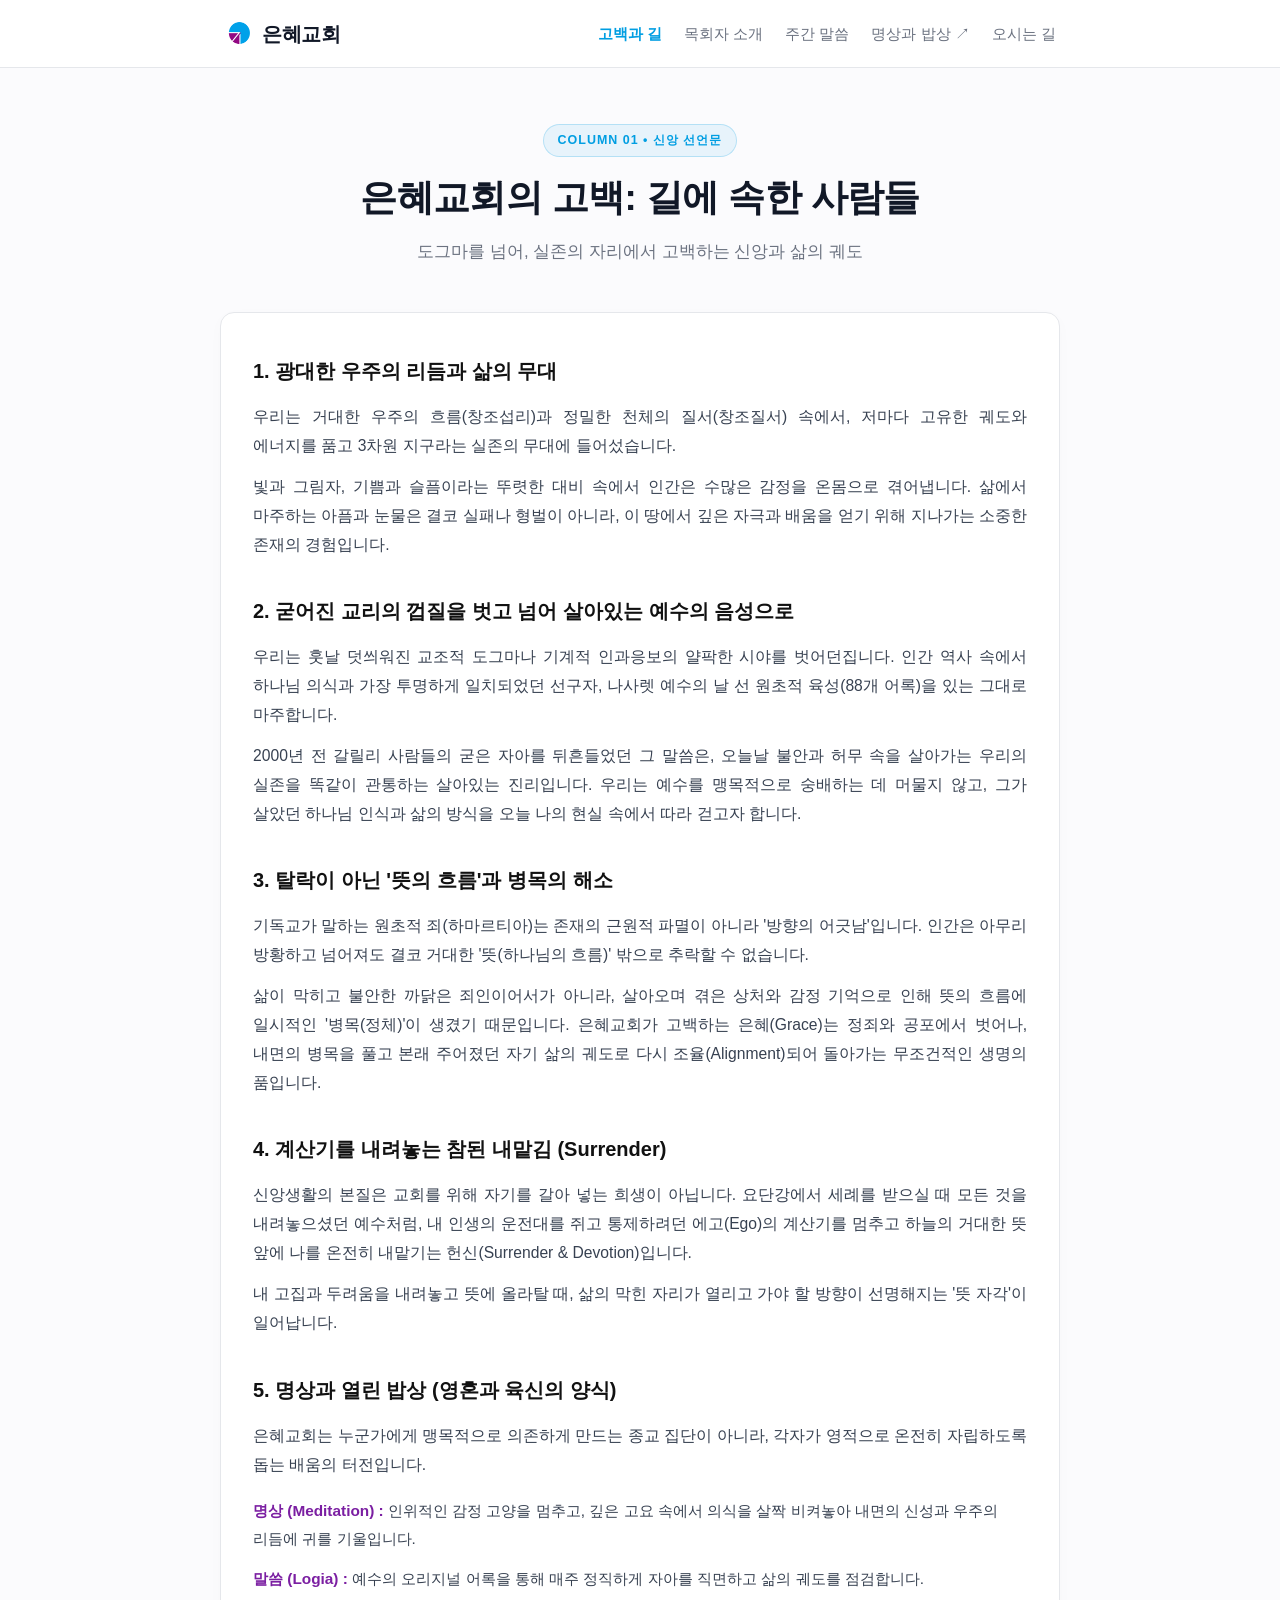
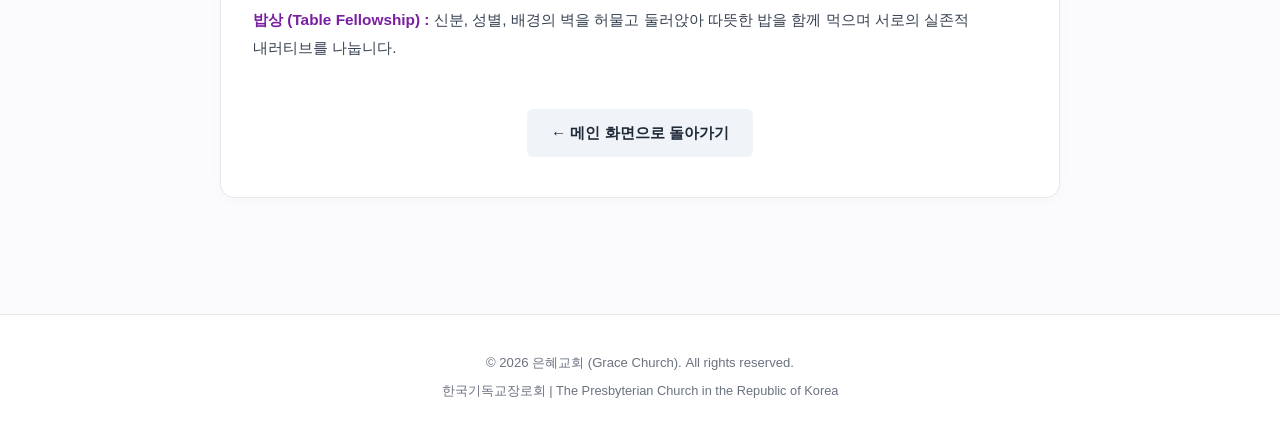
==== confession.html @ 2c3f8807 "Update confession.html" ====
﻿<!DOCTYPE html>
<html lang="ko">
<head>
  <meta charset="UTF-8">
  <meta name="viewport" content="width=device-width, initial-scale=1.0">
  <title>은혜교회의 고백: 길에 속한 사람들 | 은혜교회</title>
  <link rel="stylesheet" href="style.css">
</head>
<body>

  <!-- 상단 미니멀 고정 헤더 -->
  <header class="site-header">
    <div class="nav-container">
      
      <!-- 좌측 앵커 로고타입 -->
      <a href="index.html" class="brand-link">
        <img src="logo.png" alt="은혜교회 로고" class="brand-logo" onerror="this.style.display='none'">
        <span class="brand-title">은혜교회</span>
      </a>

      <!-- 모바일 햄버거 버튼 -->
      <button class="menu-toggle" id="menuToggle" aria-label="메뉴 열기">
        <span></span>
        <span></span>
        <span></span>
      </button>

      <!-- 아담한 플로팅 팝업 메뉴 -->
      <nav class="nav-menu" id="navMenu">
        <ul class="nav-links">
          <li><a href="confession.html" class="active">고백과 길</a></li>
          <li><a href="index.html#pastor">목회자 소개</a></li>
          <li><a href="sermons.html">주간 말씀</a></li>
          <li><a href="https://www.youtube.com/channel/UC9nGAkJKbWEKLsc8grpdjNg" target="_blank" rel="noopener noreferrer" class="yt-link">명상과 밥상 ↗</a></li>
          <li><a href="index.html#contact">오시는 길</a></li>
        </ul>
      </nav>

      <!-- 바깥 영역 터치 시 닫기 레이어 -->
      <div class="menu-overlay" id="menuOverlay"></div>

    </div>
  </header>

  <!-- [복원] 품격 있는 중앙 정렬 서브페이지 헤더 -->
  <div class="subpage-hero">
    <div class="subpage-badge">COLUMN 01 &bull; 신앙 선언문</div>
    <h1>은혜교회의 고백: 길에 속한 사람들</h1>
    <p>도그마를 넘어, 실존의 자리에서 고백하는 신앙과 삶의 궤도</p>
  </div>

  <main>
    <section>
      <div class="article-block">
        <h3>1. 광대한 우주의 리듬과 삶의 무대</h3>
        <p>우리는 거대한 우주의 흐름(창조섭리)과 정밀한 천체의 질서(창조질서) 속에서, 저마다 고유한 궤도와 에너지를 품고 3차원 지구라는 실존의 무대에 들어섰습니다.</p>
        <p>빛과 그림자, 기쁨과 슬픔이라는 뚜렷한 대비 속에서 인간은 수많은 감정을 온몸으로 겪어냅니다. 삶에서 마주하는 아픔과 눈물은 결코 실패나 형벌이 아니라, 이 땅에서 깊은 자극과 배움을 얻기 위해 지나가는 소중한 존재의 경험입니다.</p>
      </div>

      <div class="article-block">
        <h3>2. 굳어진 교리의 껍질을 벗고 넘어 살아있는 예수의 음성으로</h3>
        <p>우리는 훗날 덧씌워진 교조적 도그마나 기계적 인과응보의 얄팍한 시야를 벗어던집니다. 인간 역사 속에서 하나님 의식과 가장 투명하게 일치되었던 선구자, 나사렛 예수의 날 선 원초적 육성(88개 어록)을 있는 그대로 마주합니다.</p>
        <p>2000년 전 갈릴리 사람들의 굳은 자아를 뒤흔들었던 그 말씀은, 오늘날 불안과 허무 속을 살아가는 우리의 실존을 똑같이 관통하는 살아있는 진리입니다. 우리는 예수를 맹목적으로 숭배하는 데 머물지 않고, 그가 살았던 하나님 인식과 삶의 방식을 오늘 나의 현실 속에서 따라 걷고자 합니다.</p>
      </div>

      <div class="article-block">
        <h3>3. 탈락이 아닌 '뜻의 흐름'과 병목의 해소</h3>
        <p>기독교가 말하는 원초적 죄(하마르티아)는 존재의 근원적 파멸이 아니라 '방향의 어긋남'입니다. 인간은 아무리 방황하고 넘어져도 결코 거대한 '뜻(하나님의 흐름)' 밖으로 추락할 수 없습니다.</p>
        <p>삶이 막히고 불안한 까닭은 죄인이어서가 아니라, 살아오며 겪은 상처와 감정 기억으로 인해 뜻의 흐름에 일시적인 '병목(정체)'이 생겼기 때문입니다. 은혜교회가 고백하는 은혜(Grace)는 정죄와 공포에서 벗어나, 내면의 병목을 풀고 본래 주어졌던 자기 삶의 궤도로 다시 조율(Alignment)되어 돌아가는 무조건적인 생명의 품입니다.</p>
      </div>

      <div class="article-block">
        <h3>4. 계산기를 내려놓는 참된 내맡김 (Surrender)</h3>
        <p>신앙생활의 본질은 교회를 위해 자기를 갈아 넣는 희생이 아닙니다. 요단강에서 세례를 받으실 때 모든 것을 내려놓으셨던 예수처럼, 내 인생의 운전대를 쥐고 통제하려던 에고(Ego)의 계산기를 멈추고 하늘의 거대한 뜻 앞에 나를 온전히 내맡기는 헌신(Surrender & Devotion)입니다.</p>
        <p>내 고집과 두려움을 내려놓고 뜻에 올라탈 때, 삶의 막힌 자리가 열리고 가야 할 방향이 선명해지는 '뜻 자각'이 일어납니다.</p>
      </div>

      <div class="article-block">
        <h3>5. 명상과 열린 밥상 (영혼과 육신의 양식)</h3>
        <p>은혜교회는 누군가에게 맹목적으로 의존하게 만드는 종교 집단이 아니라, 각자가 영적으로 온전히 자립하도록 돕는 배움의 터전입니다.</p>
        <ul>
          <li><strong>명상 (Meditation) :</strong> 인위적인 감정 고양을 멈추고, 깊은 고요 속에서 의식을 살짝 비켜놓아 내면의 신성과 우주의 리듬에 귀를 기울입니다.</li>
          <li><strong>말씀 (Logia) :</strong> 예수의 오리지널 어록을 통해 매주 정직하게 자아를 직면하고 삶의 궤도를 점검합니다.</li>
          <li><strong>밥상 (Table Fellowship) :</strong> 신분, 성별, 배경의 벽을 허물고 둘러앉아 따뜻한 밥을 함께 먹으며 서로의 실존적 내러티브를 나눕니다.</li>
        </ul>
      </div>

      <div style="margin-top: 40px; text-align: center;">
        <a href="index.html" style="display: inline-block; padding: 10px 24px; background: #f0f4f8; border-radius: 6px; font-weight: 600; font-size: 0.95rem;">&larr; 메인 화면으로 돌아가기</a>
      </div>
    </section>
  </main>

  <!-- 하단 카피라이트 -->
  <footer>
    <p>&copy; 2026 은혜교회 (Grace Church). All rights reserved.</p>
    <p style="margin-top: 4px; font-size: 0.8rem;">한국기독교장로회 | The Presbyterian Church in the Republic of Korea</p>
  </footer>

  <!-- 미니 팝업 토글 스크립트 -->
  <script>
    document.addEventListener("DOMContentLoaded", function () {
      const menuToggle = document.getElementById("menuToggle");
      const navMenu = document.getElementById("navMenu");
      const menuOverlay = document.getElementById("menuOverlay");

      function toggleMenu(e) {
        e.stopPropagation();
        const isOpen = navMenu.classList.contains("open");
        if (isOpen) {
          navMenu.classList.remove("open");
          menuOverlay.classList.remove("active");
        } else {
          navMenu.classList.add("open");
          menuOverlay.classList.add("active");
        }
      }

      function closeMenu() {
        navMenu.classList.remove("open");
        menuOverlay.classList.remove("active");
      }

      if (menuToggle) menuToggle.addEventListener("click", toggleMenu);
      if (menuOverlay) menuOverlay.addEventListener("click", closeMenu);

      document.querySelectorAll(".nav-links a").forEach((link) => {
        link.addEventListener("click", closeMenu);
      });
    });
  </script>
</body>
</html>
---- style.css ----
﻿/* ========================================================
   [은혜교회 통합 공통 스타일시트 - style.css]
   여백 복원 / 다크 글래스 미니 팝업 / 모바일 풀블리드 통합본
   ======================================================== */
:root {
  --primary-blue: #009ee2;
  --primary-purple: #7b1fa2;
  --accent-glow: #38bdf8;
  --text-main: #1f2937;
  --text-muted: #6b7280;
  --bg-light: #fbfbfd;
  --bg-white: #ffffff;
  --border-color: #e5e7eb;
  --max-width: 880px;
  --header-height-pc: 68px;
  --header-height-m: 58px;
}

* {
  box-sizing: border-box;
  margin: 0;
  padding: 0;
}

html, body {
  width: 100%;
  overflow-x: hidden;
  scroll-behavior: smooth;
}

body {
  font-family: -apple-system, BlinkMacSystemFont, "Apple SD Gothic Neo", "Pretendard", "Noto Sans KR", "Malgun Gothic", sans-serif;
  line-height: 1.85;
  color: var(--text-main);
  background-color: var(--bg-light);
  word-break: keep-all;
}

a {
  color: inherit;
  text-decoration: none;
}

/* ========================================================
   [상단 고정 헤더: 미니멀 좌우 앵커]
   ======================================================== */
.site-header {
  position: sticky;
  top: 0;
  height: var(--header-height-pc);
  background: rgba(255, 255, 255, 0.96);
  backdrop-filter: blur(12px);
  -webkit-backdrop-filter: blur(12px);
  border-bottom: 1px solid var(--border-color);
  z-index: 1000;
  width: 100%;
}

.nav-container {
  max-width: var(--max-width);
  height: 100%;
  margin: 0 auto;
  padding: 0 24px;
  display: flex;
  justify-content: space-between;
  align-items: center;
  position: relative;
}

/* 좌측 브랜드 로고타입 */
.brand-link {
  display: inline-flex;
  align-items: center;
  gap: 8px;
  text-decoration: none;
}

.brand-logo {
  width: 30px;
  height: 30px;
  object-fit: contain;
  display: block;
}

.brand-title {
  font-size: 20px;
  font-weight: 800;
  letter-spacing: -0.5px;
  color: #111827;
  line-height: 1;
}

/* 데스크톱 내비게이션 */
.nav-menu {
  display: flex;
  align-items: center;
}

.nav-links {
  display: flex;
  list-style: none;
  gap: 22px;
  font-size: 0.94rem;
  font-weight: 500;
  color: var(--text-muted);
}

.nav-links a {
  transition: color 0.2s ease;
}

.nav-links a:hover, .nav-links a.active {
  color: var(--primary-blue);
  font-weight: 700;
}

/* 모바일 햄버거 토글 버튼 */
.menu-toggle {
  display: none;
  background: transparent;
  border: none;
  cursor: pointer;
  padding: 6px;
  flex-direction: column;
  justify-content: space-between;
  width: 32px;
  height: 24px;
}

.menu-toggle span {
  display: block;
  width: 20px;
  height: 2px;
  background: #1f2937;
  border-radius: 2px;
  transition: all 0.2s ease;
}

.menu-overlay {
  display: none;
}

/* ========================================================
   [서브페이지 상단 헤더: 광학적 여백과 중심 정렬 복원]
   ======================================================== */
.subpage-hero {
  max-width: var(--max-width);
  margin: 0 auto;
  padding: 56px 24px 36px;
  text-align: center;
}

.subpage-badge {
  display: inline-block;
  font-size: 0.78rem;
  font-weight: 700;
  letter-spacing: 1px;
  color: var(--primary-blue);
  background: rgba(0, 158, 226, 0.08);
  border: 1px solid rgba(0, 158, 226, 0.22);
  padding: 4px 14px;
  border-radius: 20px;
  margin-bottom: 16px;
}

.subpage-hero h1 {
  font-size: clamp(1.65rem, 4.5vw, 2.3rem);
  font-weight: 800;
  letter-spacing: -0.6px;
  line-height: 1.35;
  color: #111827;
  margin-bottom: 14px;
  word-break: keep-all;
}

.subpage-hero p {
  font-size: clamp(0.96rem, 2vw, 1.05rem);
  color: var(--text-muted);
  line-height: 1.75;
  max-width: 640px;
  margin: 0 auto;
  word-break: keep-all;
}

/* ========================================================
   [메인 대문: 100dvh 풀스크린 히어로]
   ======================================================== */
section.hero-fullscreen {
  position: relative;
  width: 100%;
  max-width: 100%;
  margin: 0 !important;
  border: none !important;
  border-radius: 0 !important;
  box-shadow: none !important;
  min-height: calc(100vh - var(--header-height-pc));
  min-height: calc(100dvh - var(--header-height-pc));
  display: flex;
  flex-direction: column;
  justify-content: center;
  align-items: center;
  text-align: center;
  padding: 40px 24px 80px;
  background: 
    linear-gradient(180deg, rgba(6, 11, 25, 0.70) 0%, rgba(6, 11, 25, 0.88) 75%, var(--bg-light) 100%),
    url("https://images.unsplash.com/photo-1506703719100-a0f3a48c0f86?auto=format&fit=crop&w=2400&q=85") center center / cover no-repeat;
  color: #ffffff;
  overflow: hidden;
}

.hero-content {
  max-width: 820px;
  width: 100%;
  z-index: 2;
  animation: fadeInHero 1.2s cubic-bezier(0.16, 1, 0.3, 1) forwards;
}

.hero-badge-glow {
  display: inline-flex;
  align-items: center;
  gap: 8px;
  padding: 7px 16px;
  background: rgba(56, 189, 248, 0.12);
  border: 1px solid rgba(56, 189, 248, 0.35);
  border-radius: 30px;
  font-size: 0.88rem;
  font-weight: 600;
  color: var(--accent-glow);
  letter-spacing: 0.5px;
  margin-bottom: 22px;
  backdrop-filter: blur(8px);
}

.hero-fullscreen h1 {
  font-size: clamp(1.8rem, 5vw, 3.2rem);
  font-weight: 800;
  line-height: 1.35;
  letter-spacing: -0.8px;
  color: #ffffff;
  margin-bottom: 18px;
  text-shadow: 0 4px 20px rgba(0, 0, 0, 0.6);
  word-break: keep-all;
}

.hero-fullscreen p {
  font-size: clamp(0.98rem, 2vw, 1.2rem);
  color: rgba(255, 255, 255, 0.86);
  line-height: 1.85;
  font-weight: 300;
  max-width: 680px;
  margin: 0 auto 28px;
  text-shadow: 0 2px 10px rgba(0, 0, 0, 0.5);
  word-break: keep-all;
}

.weekly-ticket {
  display: inline-flex;
  align-items: center;
  justify-content: center;
  gap: 12px;
  background: rgba(255, 255, 255, 0.12);
  border: 1px solid rgba(255, 255, 255, 0.25);
  backdrop-filter: blur(16px);
  padding: 10px 22px;
  border-radius: 50px;
  color: #ffffff;
  margin-top: 6px;
  transition: all 0.3s ease;
  box-shadow: 0 8px 24px rgba(0, 0, 0, 0.25);
  max-width: 95%;
}

.weekly-ticket:hover {
  background: rgba(255, 255, 255, 0.2);
  border-color: var(--accent-glow);
  transform: translateY(-2px);
}

.ticket-tag {
  background: var(--primary-purple);
  color: #ffffff;
  font-size: 0.78rem;
  font-weight: 700;
  padding: 4px 10px;
  border-radius: 20px;
  letter-spacing: 0.5px;
  white-space: nowrap;
  flex-shrink: 0;
}

.ticket-title {
  font-size: 0.92rem;
  font-weight: 500;
  white-space: nowrap;
  overflow: hidden;
  text-overflow: ellipsis;
}

.ticket-action {
  font-size: 0.82rem;
  color: var(--accent-glow);
  font-weight: 600;
  white-space: nowrap;
  flex-shrink: 0;
}

.scroll-indicator {
  position: absolute;
  bottom: 22px;
  left: 50%;
  transform: translateX(-50%);
  z-index: 2;
  display: flex;
  flex-direction: column;
  align-items: center;
  gap: 6px;
  color: rgba(255, 255, 255, 0.65);
  font-size: 0.76rem;
  letter-spacing: 1px;
  text-transform: uppercase;
  animation: bounce 2s infinite;
}

.scroll-indicator svg {
  width: 18px;
  height: 18px;
  stroke: currentColor;
}

/* ========================================================
   [메인 허브: 3개의 사각형 카드 그리드]
   ======================================================== */
.hub-section {
  max-width: var(--max-width);
  margin: 0 auto;
  padding: 50px 20px 30px;
}

.hub-heading {
  text-align: center;
  margin-bottom: 32px;
}

.hub-heading h2 {
  font-size: 1.75rem;
  font-weight: 800;
  letter-spacing: -0.5px;
  color: #111;
  margin-bottom: 8px;
}

.hub-heading p {
  font-size: 0.98rem;
  color: var(--text-muted);
}

.hub-grid {
  display: grid;
  grid-template-columns: repeat(3, 1fr);
  gap: 20px;
}

.hub-card {
  background: var(--bg-white);
  border: 1px solid var(--border-color);
  border-radius: 16px;
  padding: 32px 24px;
  display: flex;
  flex-direction: column;
  justify-content: space-between;
  text-align: left;
  transition: all 0.3s cubic-bezier(0.16, 1, 0.3, 1);
  box-shadow: 0 4px 20px rgba(0, 0, 0, 0.03);
  position: relative;
  overflow: hidden;
}

.hub-card::before {
  content: "";
  position: absolute;
  top: 0;
  left: 0;
  width: 100%;
  height: 4px;
  background: linear-gradient(90deg, var(--primary-blue), var(--primary-purple));
  opacity: 0;
  transition: opacity 0.3s ease;
}

.hub-card:hover {
  transform: translateY(-6px);
  box-shadow: 0 16px 36px rgba(0, 0, 0, 0.08);
  border-color: #d0d0dc;
}

.hub-card:hover::before {
  opacity: 1;
}

.card-num {
  font-size: 0.82rem;
  font-weight: 700;
  color: var(--primary-blue);
  margin-bottom: 12px;
  letter-spacing: 1px;
}

.card-title {
  font-size: 1.3rem;
  font-weight: 800;
  color: #111111;
  margin-bottom: 10px;
  letter-spacing: -0.5px;
}

.card-desc {
  font-size: 0.94rem;
  color: var(--text-muted);
  line-height: 1.7;
  margin-bottom: 22px;
  flex-grow: 1;
}

.card-link {
  font-size: 0.92rem;
  font-weight: 700;
  color: var(--primary-purple);
  display: inline-flex;
  align-items: center;
  gap: 6px;
}

/* ========================================================
   [본문 레이아웃 공통]
   ======================================================== */
main {
  max-width: var(--max-width);
  margin: 0 auto;
  padding: 10px 20px 80px;
}

section {
  background: var(--bg-white);
  border: 1px solid var(--border-color);
  border-radius: 14px;
  padding: 40px 32px;
  margin-bottom: 36px;
  box-shadow: 0 4px 16px rgba(0, 0, 0, 0.02);
}

.article-block {
  margin-bottom: 34px;
}

.article-block h3 {
  font-size: 1.25rem;
  color: #111;
  margin-bottom: 12px;
  font-weight: 700;
}

.article-block p {
  font-size: 0.98rem;
  color: #374151;
  margin-bottom: 12px;
  line-height: 1.85;
  text-align: justify;
}

.article-block ul {
  list-style: none;
  margin-top: 12px;
}

.article-block li {
  padding: 6px 0;
  font-size: 0.96rem;
  color: #374151;
}

.article-block li strong {
  color: var(--primary-purple);
}

/* 일반 어록 강론 카드 */
.sermon-card {
  background: var(--bg-white);
  border: 1px solid var(--border-color);
  border-radius: 14px;
  padding: 32px 28px;
  margin-bottom: 26px;
  box-shadow: 0 4px 16px rgba(0, 0, 0, 0.02);
}

.sermon-meta {
  font-size: 0.82rem;
  color: var(--primary-blue);
  font-weight: 700;
  margin-bottom: 8px;
  letter-spacing: 0.5px;
}

.sermon-title {
  font-size: 1.35rem;
  font-weight: 800;
  margin-bottom: 14px;
  color: #111827;
  letter-spacing: -0.4px;
}

.sermon-scripture {
  font-style: normal;
  color: #334155;
  background: #f8fafc;
  padding: 14px 18px;
  border-left: 4px solid var(--primary-blue);
  border-radius: 6px;
  margin-bottom: 18px;
  font-size: 0.95rem;
  line-height: 1.8;
}

/* 하단 카피라이트 */
footer {
  text-align: center;
  padding: 36px 20px;
  font-size: 0.82rem;
  color: var(--text-muted);
  border-top: 1px solid var(--border-color);
  background: #fff;
}

/* 아코디언 토글 */
.accordion-wrapper {
  margin-bottom: 26px;
}

details.accordion-item {
  background: var(--bg-white);
  border: 1px solid var(--border-color);
  border-radius: 14px;
  overflow: hidden;
  transition: all 0.3s ease;
  box-shadow: 0 4px 16px rgba(0, 0, 0, 0.02);
}

details.accordion-item[open] {
  border-color: #cbd5e1;
  box-shadow: 0 8px 24px rgba(0, 0, 0, 0.05);
}

summary.accordion-header {
  list-style: none;
  padding: 20px 24px;
  display: flex;
  justify-content: space-between;
  align-items: center;
  cursor: pointer;
  user-select: none;
  background: var(--bg-white);
  transition: background-color 0.2s ease;
}

summary.accordion-header::-webkit-details-marker {
  display: none;
}

summary.accordion-header:hover {
  background-color: #f8fafc;
}

.accordion-title-wrap {
  display: flex;
  align-items: center;
  gap: 10px;
}

.accordion-title-wrap::before {
  content: "";
  display: inline-block;
  width: 7px;
  height: 20px;
  background: linear-gradient(to bottom, var(--primary-blue), var(--primary-purple));
  border-radius: 4px;
}

.accordion-title {
  font-size: 1.25rem;
  font-weight: 700;
  color: #111;
  letter-spacing: -0.5px;
}

.accordion-sub {
  font-size: 0.88rem;
  font-weight: 400;
  color: var(--text-muted);
  margin-left: 6px;
}

.accordion-icon {
  display: inline-flex;
  align-items: center;
  justify-content: center;
  width: 28px;
  height: 28px;
  border-radius: 50%;
  background: #f1f5f9;
  color: var(--primary-blue);
  font-size: 1.15rem;
  font-weight: 600;
  transition: transform 0.3s ease;
  flex-shrink: 0;
}

details[open] summary .accordion-icon {
  transform: rotate(45deg);
  background: rgba(0, 158, 226, 0.12);
}

.accordion-content {
  padding: 12px 24px 30px 24px;
  border-top: 1px solid #f1f5f9;
  font-size: 0.95rem;
  line-height: 1.85;
  color: #333;
}

.profile-card {
  display: flex;
  flex-direction: column;
  gap: 14px;
}

.profile-name {
  font-size: 1.3rem;
  font-weight: 800;
}

.profile-name span {
  font-size: 0.92rem;
  font-weight: 400;
  color: var(--text-muted);
  margin-left: 8px;
}

.profile-list {
  list-style: none;
  font-size: 0.95rem;
}

.profile-list li {
  padding: 4px 0;
  color: #333;
}

.location-grid {
  display: flex;
  flex-direction: column;
  gap: 20px;
}

.location-item h4 {
  font-size: 1.05rem;
  color: var(--primary-blue);
  font-weight: 700;
  margin-bottom: 6px;
  display: flex;
  align-items: center;
  gap: 6px;
}

.location-item h4::before {
  content: "•";
  color: var(--primary-purple);
  font-size: 1.1rem;
}

.location-item p, .location-item ul {
  font-size: 0.94rem;
  color: #444;
  margin-left: 12px;
}

.location-item ul {
  list-style: none;
}

.location-item li {
  padding: 3px 0;
}

/* ========================================================
   [모바일 전용 최적화: 146px 초슬림 다크 글래스 미니 팝업]
   ======================================================== */
@media (max-width: 768px) {
  .site-header {
    height: var(--header-height-m);
  }

  .nav-container {
    padding: 0 18px;
    position: relative;
  }

  .brand-logo {
    width: 26px;
    height: 26px;
  }

  .brand-title {
    font-size: 18px;
    font-weight: 700;
    letter-spacing: -0.5px;
  }

  .menu-toggle {
    display: flex;
  }

  .subpage-hero {
    padding: 36px 18px 24px;
  }

  /* 146px 초슬림 다크 글래스 팝업 */
  .nav-menu {
    display: none;
    position: absolute;
    top: calc(var(--header-height-m) + 6px);
    right: 18px;
    width: 146px;
    background: rgba(15, 23, 42, 0.92);
    backdrop-filter: blur(20px);
    -webkit-backdrop-filter: blur(20px);
    border: 1px solid rgba(255, 255, 255, 0.14);
    border-radius: 14px;
    box-shadow: 0 14px 36px rgba(0, 0, 0, 0.5), 0 2px 8px rgba(0, 0, 0, 0.25);
    padding: 6px 5px;
    z-index: 2000;
    transform-origin: top right;
  }

  .nav-menu.open {
    display: flex;
    flex-direction: column;
    animation: miniPop 0.22s cubic-bezier(0.16, 1, 0.3, 1) forwards;
  }

  .nav-links {
    flex-direction: column;
    gap: 2px;
    width: 100%;
  }

  .nav-links li {
    width: 100%;
  }

  .nav-links a {
    display: block;
    padding: 8px 10px;
    font-size: 0.84rem;
    font-weight: 500;
    color: rgba(255, 255, 255, 0.92);
    border-radius: 8px;
    letter-spacing: -0.3px;
    transition: background-color 0.15s ease, color 0.15s ease;
    white-space: nowrap;
  }

  .nav-links a:hover, .nav-links a:active, .nav-links a.active {
    background-color: rgba(56, 189, 248, 0.18);
    color: var(--accent-glow);
    font-weight: 600;
  }

  .nav-links a.yt-link {
    color: #fb7185;
  }
  .nav-links a.yt-link:hover, .nav-links a.yt-link:active {
    background-color: rgba(251, 113, 133, 0.18);
    color: #fda4af;
  }

  .menu-overlay {
    position: fixed;
    top: 0;
    left: 0;
    width: 100vw;
    height: 100vh;
    background: transparent;
    z-index: 1999;
    display: none;
  }

  .menu-overlay.active {
    display: block;
  }

  section.hero-fullscreen {
    min-height: calc(100vh - var(--header-height-m)) !important;
    min-height: calc(100dvh - var(--header-height-m)) !important;
    padding: 30px 18px 60px !important;
  }

  .hero-badge-glow {
    font-size: 0.78rem;
    padding: 5px 12px;
    margin-bottom: 16px;
  }

  .hero-fullscreen h1 {
    font-size: 1.58rem;
    line-height: 1.36;
    letter-spacing: -0.5px;
    margin-bottom: 12px;
  }

  .desktop-br {
    display: none;
  }

  .hero-fullscreen p {
    font-size: 0.92rem;
    line-height: 1.7;
    margin-bottom: 22px;
  }

  .weekly-ticket {
    flex-direction: column;
    gap: 4px;
    padding: 8px 16px;
    border-radius: 14px;
    max-width: 100%;
  }

  .ticket-tag {
    font-size: 0.7rem;
    padding: 2px 8px;
  }

  .ticket-title {
    font-size: 0.86rem;
    white-space: normal;
    line-height: 1.4;
  }

  .ticket-action {
    font-size: 0.76rem;
  }

  .scroll-indicator {
    bottom: 12px;
    font-size: 0.68rem;
  }

  .hub-grid {
    grid-template-columns: 1fr;
    gap: 16px;
  }
  .hub-section {
    padding: 36px 16px 20px;
  }
  .hub-card {
    padding: 24px 20px;
  }
  main {
    padding: 10px 16px 60px;
  }
  section {
    padding: 26px 18px;
    margin-bottom: 24px;
  }
  .article-block p {
    text-align: left;
  }
}

@keyframes miniPop {
  from { opacity: 0; transform: scale(0.92) translateY(-4px); }
  to { opacity: 1; transform: scale(1) translateY(0); }
}

@keyframes fadeInHero {
  from { opacity: 0; transform: translateY(20px); }
  to { opacity: 1; transform: translateY(0); }
}

@keyframes bounce {
  0%, 20%, 50%, 80%, 100% { transform: translate(-50%, 0); }
  40% { transform: translate(-50%, -8px); }
  60% { transform: translate(-50%, -4px); }
}
/* 자발적 화답: 나눔 계좌 카드 */
.reciprocity-card {
  display: flex;
  flex-direction: column;
  gap: 16px;
}

.reciprocity-card p {
  margin: 0;
}

.reciprocity-intro {
  font-size: 1.02rem;
  font-weight: 700;
  line-height: 1.85;
  color: #1f2937;
}

/* 콤팩트 카드형: 전체 폭 확장 방지 및 중앙 정렬 */
.giving-account {
  width: 100%;
  max-width: 420px;
  margin: 12px auto;
  padding: 24px 20px;
  text-align: center;
  background: linear-gradient(
    135deg,
    rgba(0, 158, 226, 0.06),
    rgba(123, 31, 162, 0.07)
  );
  border: 1px solid rgba(0, 158, 226, 0.22);
  border-radius: 14px;
  box-shadow: 0 4px 16px rgba(123, 31, 162, 0.04);
}

.giving-label {
  margin-bottom: 6px !important;
  color: var(--primary-purple);
  font-size: 0.8rem;
  font-weight: 800;
  letter-spacing: 1px;
}

.giving-bank {
  color: #4b5563;
  font-size: 0.95rem;
  font-weight: 600;
  letter-spacing: 0.5px;
}

.giving-number {
  margin: 6px 0 !important;
  color: #111827;
  font-size: clamp(1.2rem, 4vw, 1.45rem);
  font-weight: 800;
  letter-spacing: 0.8px;
  font-variant-numeric: tabular-nums;
  word-break: keep-all;
}

.giving-owner {
  color: var(--text-muted);
  font-size: 0.88rem;
}

.reciprocity-note {
  color: var(--text-muted);
  font-size: 0.88rem;
  line-height: 1.75;
}
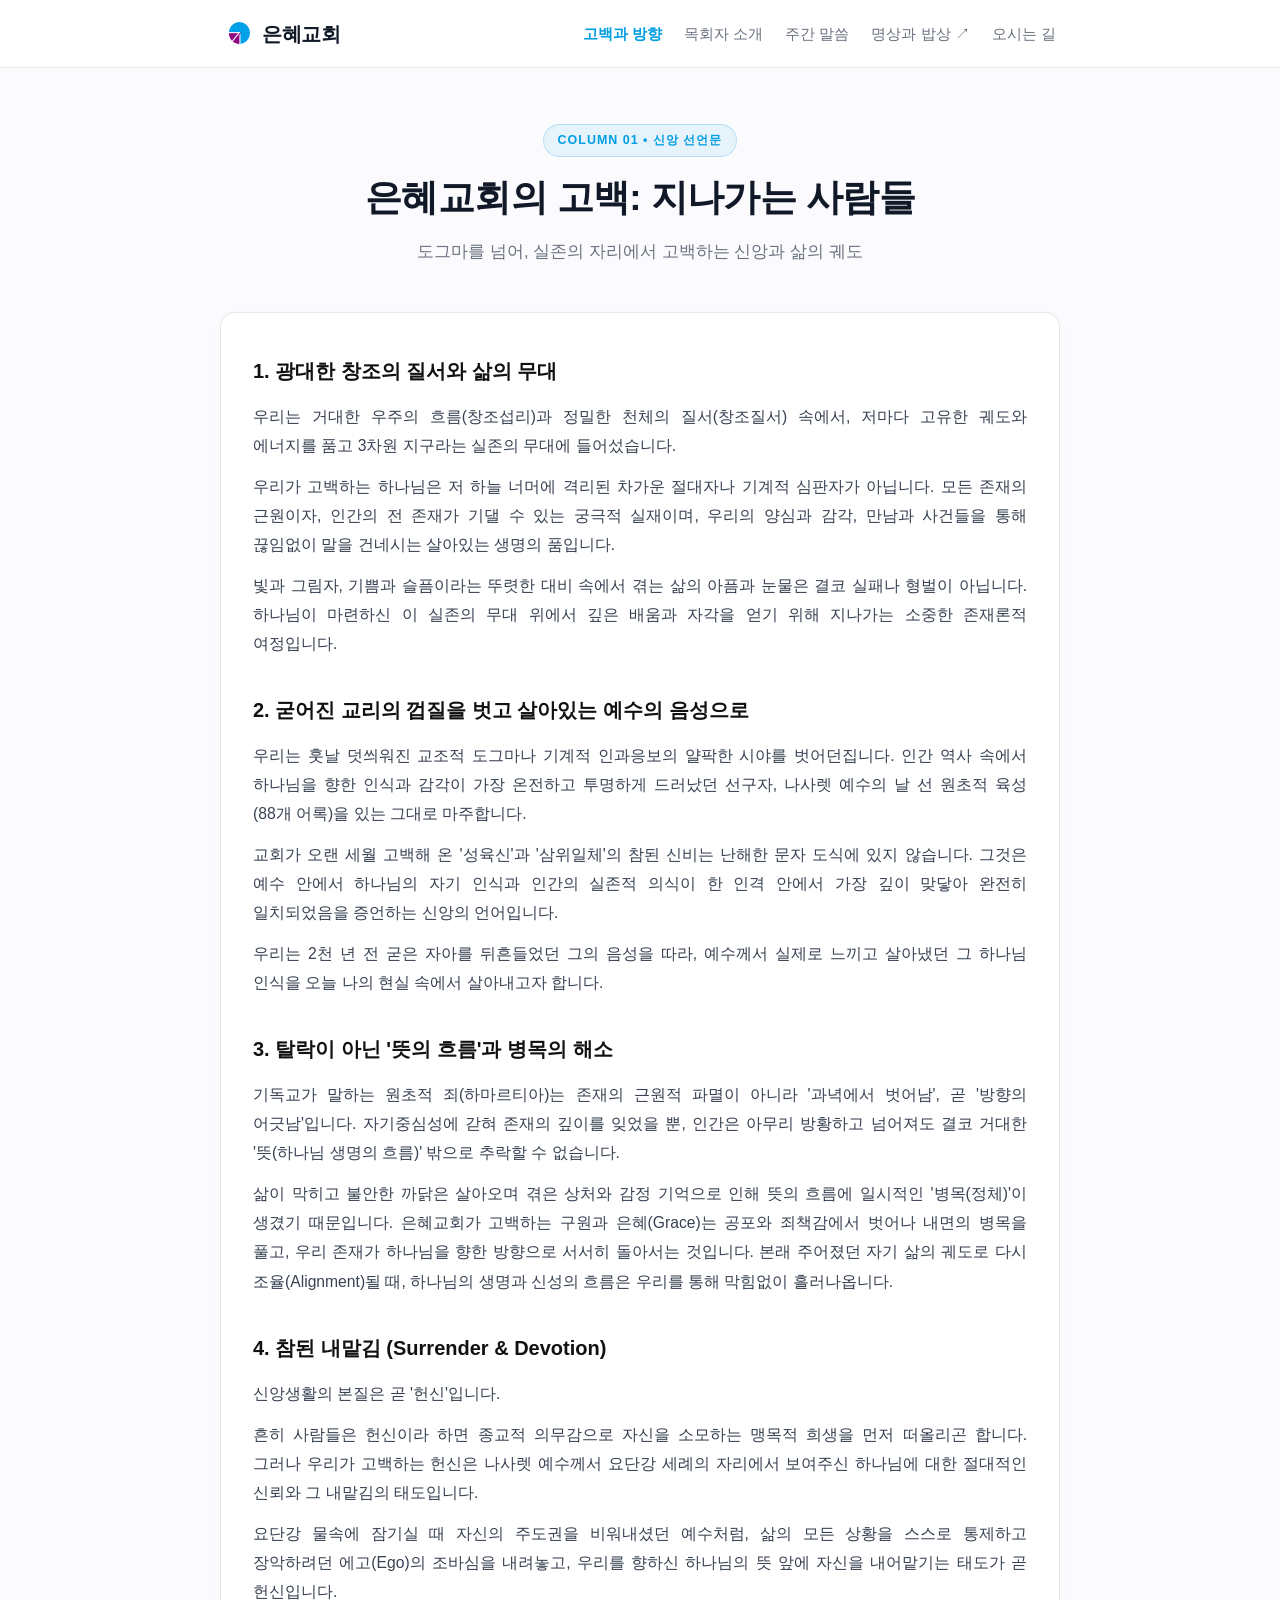
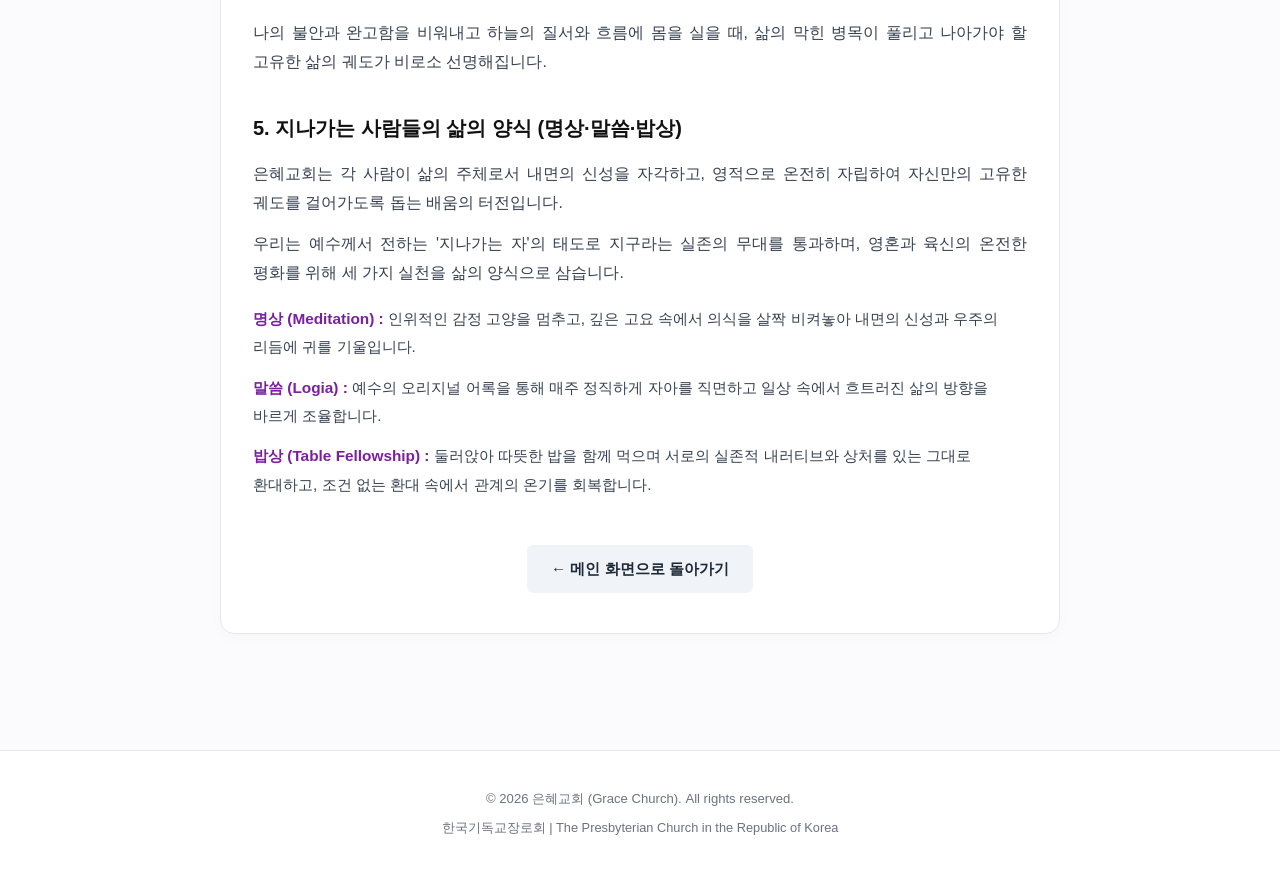
==== commit 96a4a9ec: "Update confession.html" ====
--- a/confession.html
+++ b/confession.html
@@ -3,7 +3,7 @@
 <head>
   <meta charset="UTF-8">
   <meta name="viewport" content="width=device-width, initial-scale=1.0">
-  <title>은혜교회의 고백: 길에 속한 사람들 | 은혜교회</title>
+  <title>은혜교회의 고백: 지나가는 사람들 | 은혜교회</title>
   <link rel="stylesheet" href="style.css">
 </head>
 <body>
@@ -28,7 +28,7 @@
       <!-- 아담한 플로팅 팝업 메뉴 -->
       <nav class="nav-menu" id="navMenu">
         <ul class="nav-links">
-          <li><a href="confession.html" class="active">고백과 길</a></li>
+          <li><a href="confession.html" class="active">고백과 방향</a></li>
           <li><a href="index.html#pastor">목회자 소개</a></li>
           <li><a href="sermons.html">주간 말씀</a></li>
           <li><a href="https://www.youtube.com/channel/UC9nGAkJKbWEKLsc8grpdjNg" target="_blank" rel="noopener noreferrer" class="yt-link">명상과 밥상 ↗</a></li>
@@ -45,43 +45,48 @@
   <!-- [복원] 품격 있는 중앙 정렬 서브페이지 헤더 -->
   <div class="subpage-hero">
     <div class="subpage-badge">COLUMN 01 &bull; 신앙 선언문</div>
-    <h1>은혜교회의 고백: 길에 속한 사람들</h1>
+    <h1>은혜교회의 고백: 지나가는 사람들</h1>
     <p>도그마를 넘어, 실존의 자리에서 고백하는 신앙과 삶의 궤도</p>
   </div>
 
   <main>
     <section>
       <div class="article-block">
-        <h3>1. 광대한 우주의 리듬과 삶의 무대</h3>
+        <h3>1. 광대한 창조의 질서와 삶의 무대</h3>
         <p>우리는 거대한 우주의 흐름(창조섭리)과 정밀한 천체의 질서(창조질서) 속에서, 저마다 고유한 궤도와 에너지를 품고 3차원 지구라는 실존의 무대에 들어섰습니다.</p>
-        <p>빛과 그림자, 기쁨과 슬픔이라는 뚜렷한 대비 속에서 인간은 수많은 감정을 온몸으로 겪어냅니다. 삶에서 마주하는 아픔과 눈물은 결코 실패나 형벌이 아니라, 이 땅에서 깊은 자극과 배움을 얻기 위해 지나가는 소중한 존재의 경험입니다.</p>
+        <p>우리가 고백하는 하나님은 저 하늘 너머에 격리된 차가운 절대자나 기계적 심판자가 아닙니다. 모든 존재의 근원이자, 인간의 전 존재가 기댈 수 있는 궁극적 실재이며, 우리의 양심과 감각, 만남과 사건들을 통해 끊임없이 말을 건네시는 살아있는 생명의 품입니다.</p>
+        <p>빛과 그림자, 기쁨과 슬픔이라는 뚜렷한 대비 속에서 겪는 삶의 아픔과 눈물은 결코 실패나 형벌이 아닙니다. 하나님이 마련하신 이 실존의 무대 위에서 깊은 배움과 자각을 얻기 위해 지나가는 소중한 존재론적 여정입니다.</p>
       </div>
 
       <div class="article-block">
-        <h3>2. 굳어진 교리의 껍질을 벗고 넘어 살아있는 예수의 음성으로</h3>
-        <p>우리는 훗날 덧씌워진 교조적 도그마나 기계적 인과응보의 얄팍한 시야를 벗어던집니다. 인간 역사 속에서 하나님 의식과 가장 투명하게 일치되었던 선구자, 나사렛 예수의 날 선 원초적 육성(88개 어록)을 있는 그대로 마주합니다.</p>
-        <p>2000년 전 갈릴리 사람들의 굳은 자아를 뒤흔들었던 그 말씀은, 오늘날 불안과 허무 속을 살아가는 우리의 실존을 똑같이 관통하는 살아있는 진리입니다. 우리는 예수를 맹목적으로 숭배하는 데 머물지 않고, 그가 살았던 하나님 인식과 삶의 방식을 오늘 나의 현실 속에서 따라 걷고자 합니다.</p>
+        <h3>2. 굳어진 교리의 껍질을 벗고 살아있는 예수의 음성으로</h3>
+        <p>우리는 훗날 덧씌워진 교조적 도그마나 기계적 인과응보의 얄팍한 시야를 벗어던집니다. 인간 역사 속에서 하나님을 향한 인식과 감각이 가장 온전하고 투명하게 드러났던 선구자, 나사렛 예수의 날 선 원초적 육성(88개 어록)을 있는 그대로 마주합니다.</p>
+        <p>교회가 오랜 세월 고백해 온 '성육신'과 '삼위일체'의 참된 신비는 난해한 문자 도식에 있지 않습니다. 그것은 예수 안에서 하나님의 자기 인식과 인간의 실존적 의식이 한 인격 안에서 가장 깊이 맞닿아 완전히 일치되었음을 증언하는 신앙의 언어입니다.</p>
+        <p>우리는 2천 년 전 굳은 자아를 뒤흔들었던 그의 음성을 따라, 예수께서 실제로 느끼고 살아냈던 그 하나님 인식을 오늘 나의 현실 속에서 살아내고자 합니다.</p>
       </div>
 
       <div class="article-block">
         <h3>3. 탈락이 아닌 '뜻의 흐름'과 병목의 해소</h3>
-        <p>기독교가 말하는 원초적 죄(하마르티아)는 존재의 근원적 파멸이 아니라 '방향의 어긋남'입니다. 인간은 아무리 방황하고 넘어져도 결코 거대한 '뜻(하나님의 흐름)' 밖으로 추락할 수 없습니다.</p>
-        <p>삶이 막히고 불안한 까닭은 죄인이어서가 아니라, 살아오며 겪은 상처와 감정 기억으로 인해 뜻의 흐름에 일시적인 '병목(정체)'이 생겼기 때문입니다. 은혜교회가 고백하는 은혜(Grace)는 정죄와 공포에서 벗어나, 내면의 병목을 풀고 본래 주어졌던 자기 삶의 궤도로 다시 조율(Alignment)되어 돌아가는 무조건적인 생명의 품입니다.</p>
+        <p>기독교가 말하는 원초적 죄(하마르티아)는 존재의 근원적 파멸이 아니라 '과녁에서 벗어남', 곧 '방향의 어긋남'입니다. 자기중심성에 갇혀 존재의 깊이를 잊었을 뿐, 인간은 아무리 방황하고 넘어져도 결코 거대한 '뜻(하나님 생명의 흐름)' 밖으로 추락할 수 없습니다.</p>
+        <p>삶이 막히고 불안한 까닭은 살아오며 겪은 상처와 감정 기억으로 인해 뜻의 흐름에 일시적인 '병목(정체)'이 생겼기 때문입니다. 은혜교회가 고백하는 구원과 은혜(Grace)는 공포와 죄책감에서 벗어나 내면의 병목을 풀고, 우리 존재가 하나님을 향한 방향으로 서서히 돌아서는 것입니다. 본래 주어졌던 자기 삶의 궤도로 다시 조율(Alignment)될 때, 하나님의 생명과 신성의 흐름은 우리를 통해 막힘없이 흘러나옵니다.</p>
       </div>
 
       <div class="article-block">
-        <h3>4. 계산기를 내려놓는 참된 내맡김 (Surrender)</h3>
-        <p>신앙생활의 본질은 교회를 위해 자기를 갈아 넣는 희생이 아닙니다. 요단강에서 세례를 받으실 때 모든 것을 내려놓으셨던 예수처럼, 내 인생의 운전대를 쥐고 통제하려던 에고(Ego)의 계산기를 멈추고 하늘의 거대한 뜻 앞에 나를 온전히 내맡기는 헌신(Surrender & Devotion)입니다.</p>
-        <p>내 고집과 두려움을 내려놓고 뜻에 올라탈 때, 삶의 막힌 자리가 열리고 가야 할 방향이 선명해지는 '뜻 자각'이 일어납니다.</p>
+        <h3>4. 참된 내맡김 (Surrender & Devotion)</h3>
+        <p>신앙생활의 본질은 곧 '헌신'입니다.</p>
+        <p>흔히 사람들은 헌신이라 하면 종교적 의무감으로 자신을 소모하는 맹목적 희생을 먼저 떠올리곤 합니다. 그러나 우리가 고백하는 헌신은 나사렛 예수께서 요단강 세례의 자리에서 보여주신 하나님에 대한 절대적인 신뢰와 그 내맡김의 태도입니다.</p>
+        <p>요단강 물속에 잠기실 때 자신의 주도권을 비워내셨던 예수처럼, 삶의 모든 상황을 스스로 통제하고 장악하려던 에고(Ego)의 조바심을 내려놓고, 우리를 향하신 하나님의 뜻 앞에 자신을 내어맡기는 태도가 곧 헌신입니다.</p>
+        <p>나의 불안과 완고함을 비워내고 하늘의 질서와 흐름에 몸을 실을 때, 삶의 막힌 병목이 풀리고 나아가야 할 고유한 삶의 궤도가 비로소 선명해집니다.</p>
       </div>
 
       <div class="article-block">
-        <h3>5. 명상과 열린 밥상 (영혼과 육신의 양식)</h3>
-        <p>은혜교회는 누군가에게 맹목적으로 의존하게 만드는 종교 집단이 아니라, 각자가 영적으로 온전히 자립하도록 돕는 배움의 터전입니다.</p>
+        <h3>5. 지나가는 사람들의 삶의 양식 (명상·말씀·밥상)</h3>
+        <p>은혜교회는 각 사람이 삶의 주체로서 내면의 신성을 자각하고, 영적으로 온전히 자립하여 자신만의 고유한 궤도를 걸어가도록 돕는 배움의 터전입니다.</p>
+        <p>우리는 예수께서 전하는 '지나가는 자'의 태도로 지구라는 실존의 무대를 통과하며, 영혼과 육신의 온전한 평화를 위해 세 가지 실천을 삶의 양식으로 삼습니다.</p>
         <ul>
           <li><strong>명상 (Meditation) :</strong> 인위적인 감정 고양을 멈추고, 깊은 고요 속에서 의식을 살짝 비켜놓아 내면의 신성과 우주의 리듬에 귀를 기울입니다.</li>
-          <li><strong>말씀 (Logia) :</strong> 예수의 오리지널 어록을 통해 매주 정직하게 자아를 직면하고 삶의 궤도를 점검합니다.</li>
-          <li><strong>밥상 (Table Fellowship) :</strong> 신분, 성별, 배경의 벽을 허물고 둘러앉아 따뜻한 밥을 함께 먹으며 서로의 실존적 내러티브를 나눕니다.</li>
+          <li><strong>말씀 (Logia) :</strong> 예수의 오리지널 어록을 통해 매주 정직하게 자아를 직면하고 일상 속에서 흐트러진 삶의 방향을 바르게 조율합니다.</li>
+          <li><strong>밥상 (Table Fellowship) :</strong> 둘러앉아 따뜻한 밥을 함께 먹으며 서로의 실존적 내러티브와 상처를 있는 그대로 환대하고, 조건 없는 환대 속에서 관계의 온기를 회복합니다.</li>
         </ul>
       </div>
 
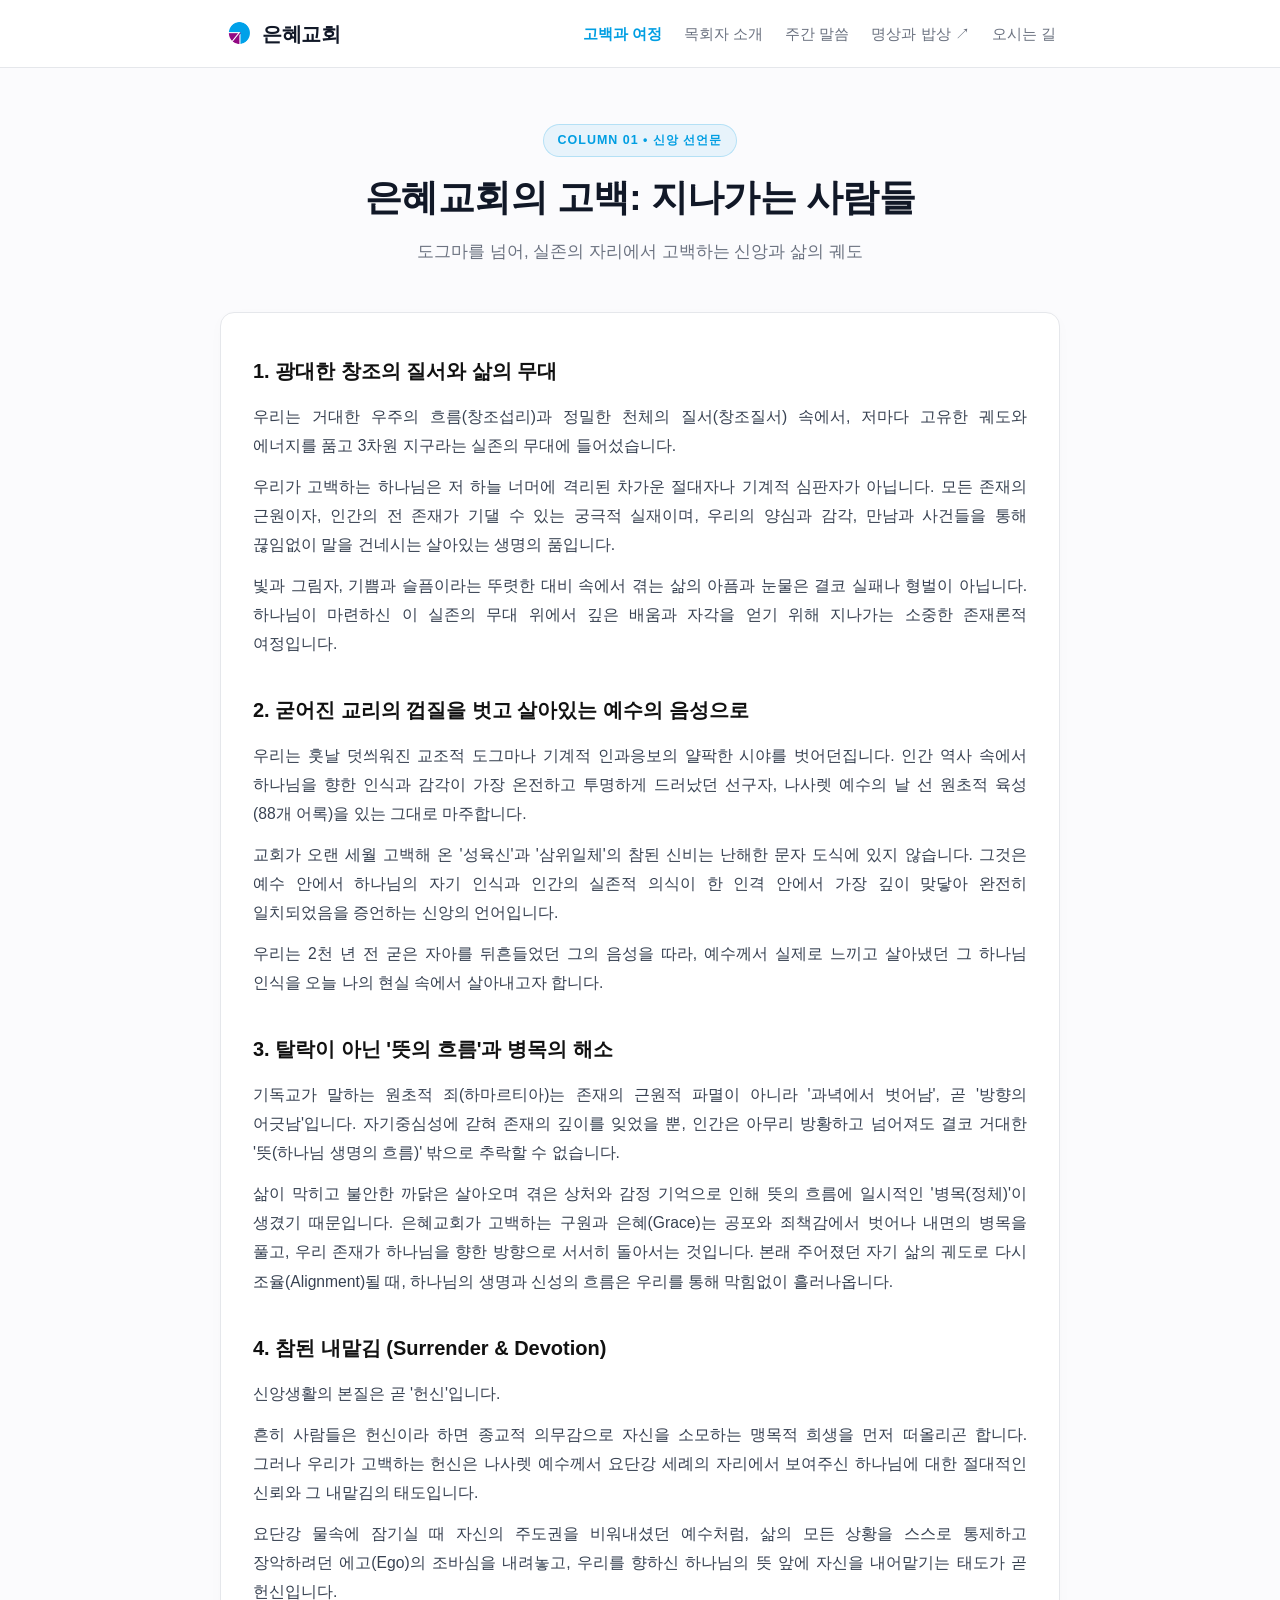
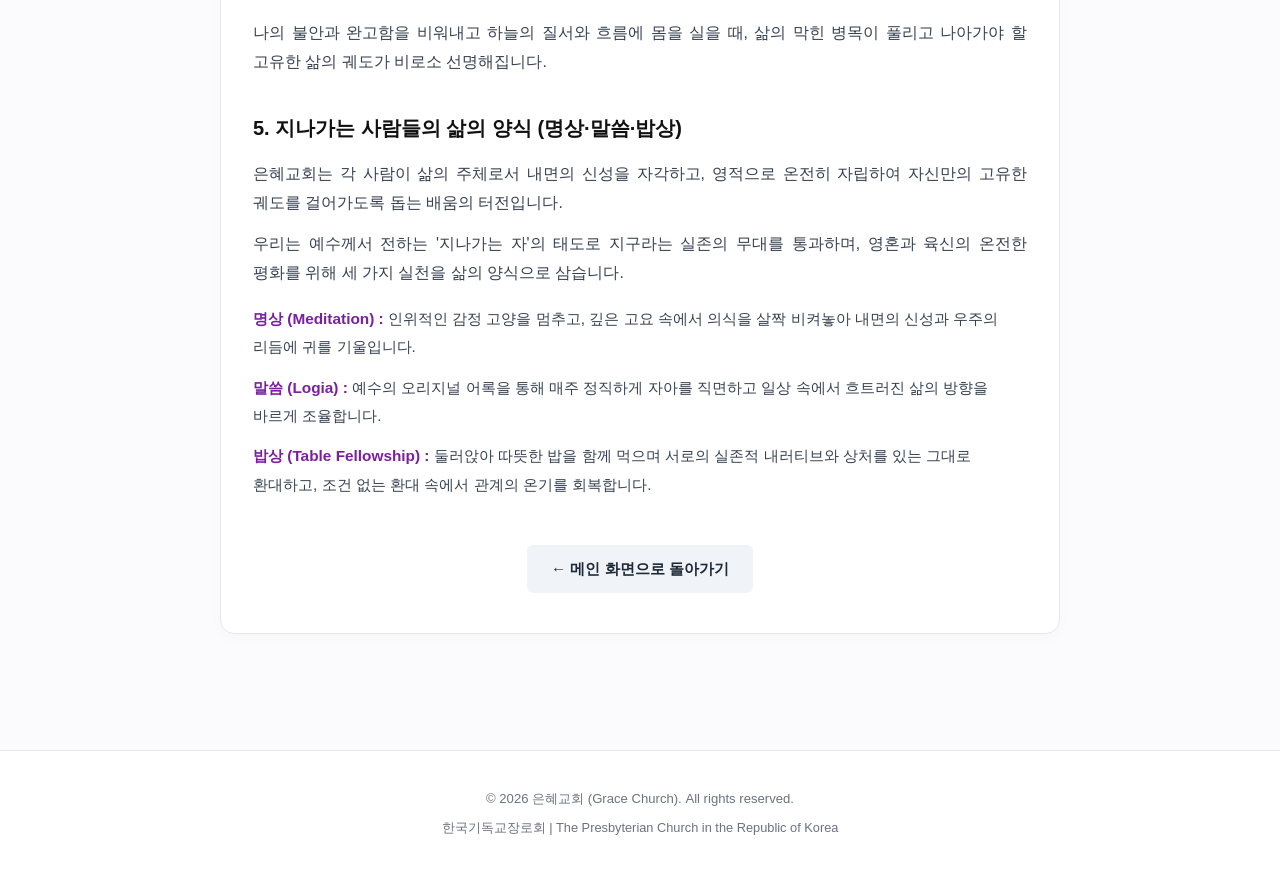
==== commit 4a3c3e54: "Update confession.html" ====
--- a/confession.html
+++ b/confession.html
@@ -28,7 +28,7 @@
       <!-- 아담한 플로팅 팝업 메뉴 -->
       <nav class="nav-menu" id="navMenu">
         <ul class="nav-links">
-          <li><a href="confession.html" class="active">고백과 방향</a></li>
+          <li><a href="confession.html" class="active">고백과 여정</a></li>
           <li><a href="index.html#pastor">목회자 소개</a></li>
           <li><a href="sermons.html">주간 말씀</a></li>
           <li><a href="https://www.youtube.com/channel/UC9nGAkJKbWEKLsc8grpdjNg" target="_blank" rel="noopener noreferrer" class="yt-link">명상과 밥상 ↗</a></li>
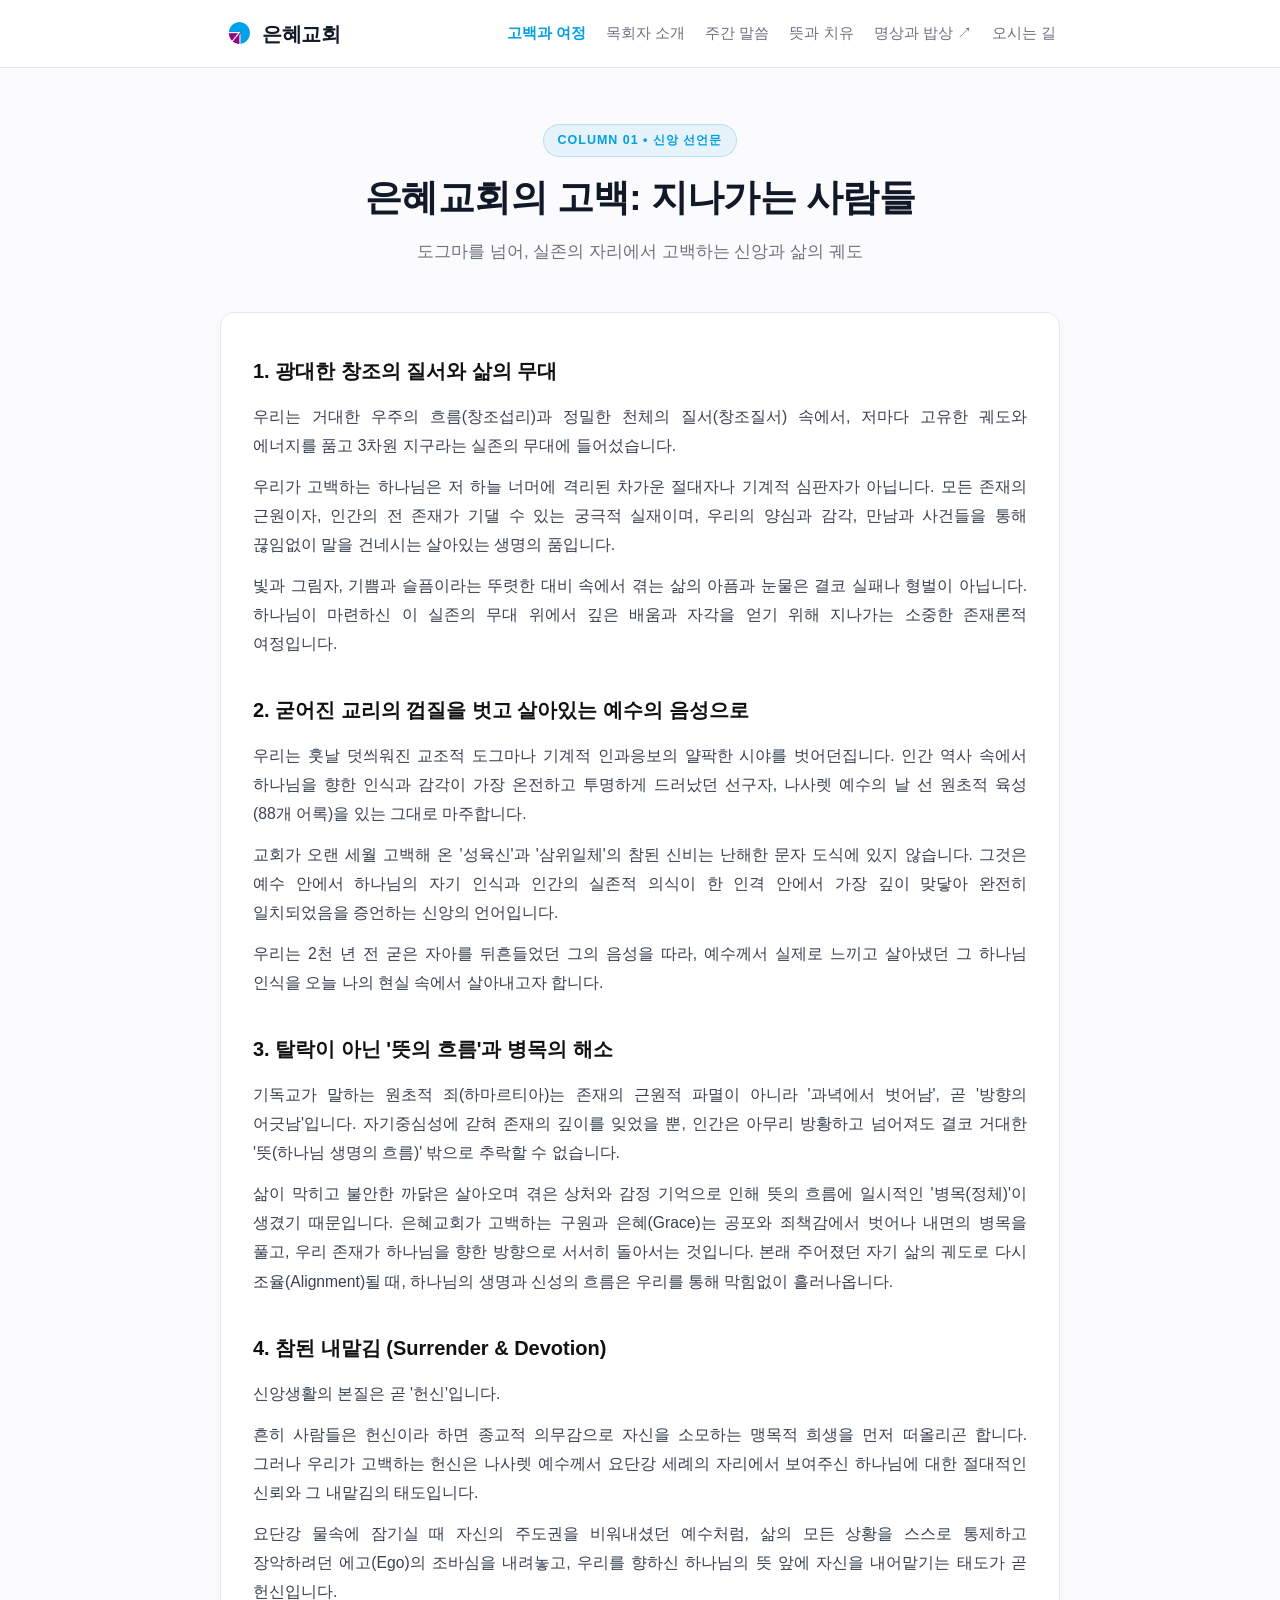
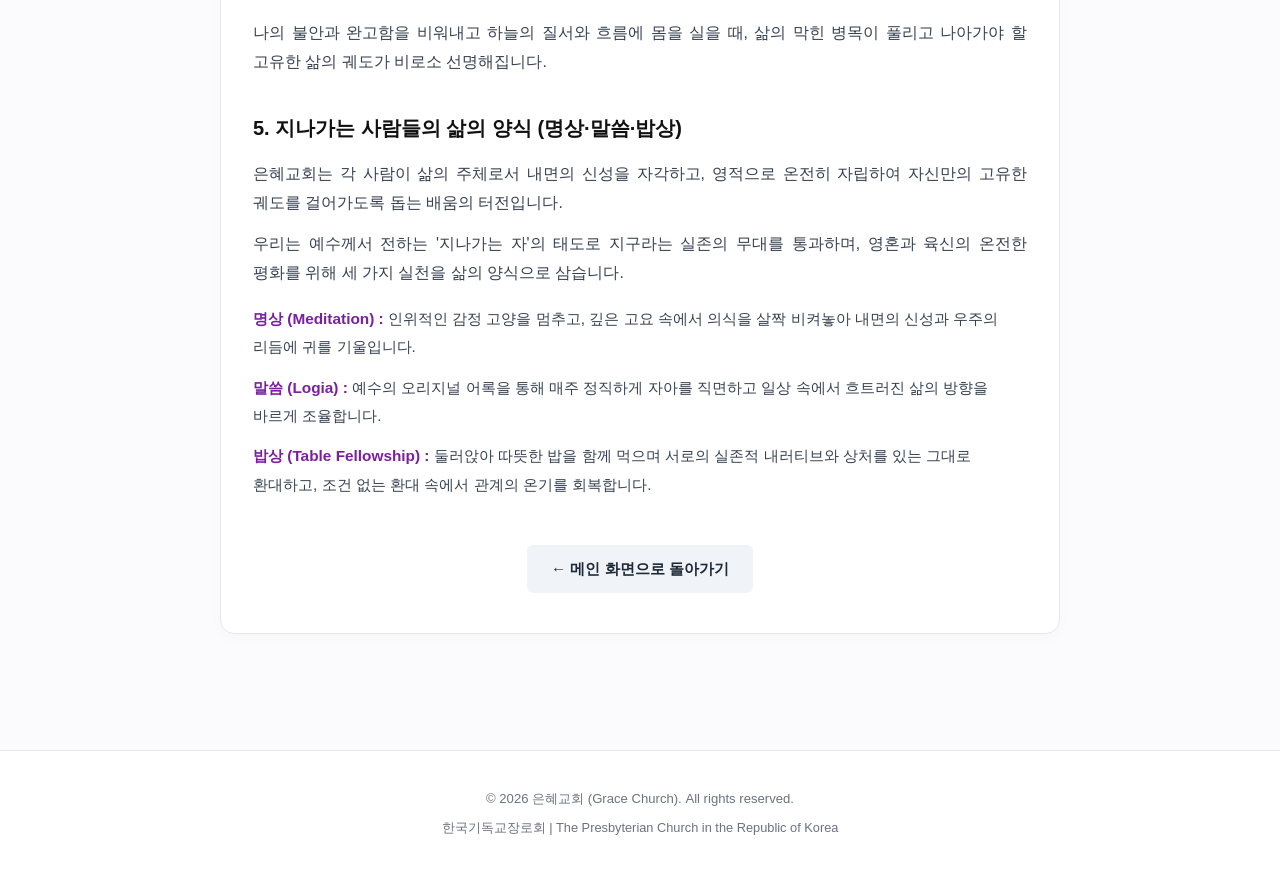
==== commit d5a77cfe: "Add files via upload" ====
--- a/confession.html
+++ b/confession.html
@@ -31,6 +31,7 @@
           <li><a href="confession.html" class="active">고백과 여정</a></li>
           <li><a href="index.html#pastor">목회자 소개</a></li>
           <li><a href="sermons.html">주간 말씀</a></li>
+          <li><a href="counseling.html">뜻과 치유</a></li>
           <li><a href="https://www.youtube.com/channel/UC9nGAkJKbWEKLsc8grpdjNg" target="_blank" rel="noopener noreferrer" class="yt-link">명상과 밥상 ↗</a></li>
           <li><a href="index.html#contact">오시는 길</a></li>
         </ul>
--- a/style.css
+++ b/style.css
@@ -1,6 +1,6 @@
 ﻿/* ========================================================
    [은혜교회 통합 공통 스타일시트 - style.css]
-   여백 복원 / 다크 글래스 미니 팝업 / 모바일 풀블리드 통합본
+   2x2 허브 그리드 / 6개 메뉴 모바일 팝업 / 상담 페이지 및 타이포그래피 정렬 통합본
    ======================================================== */
 :root {
   --primary-blue: #009ee2;
@@ -42,7 +42,7 @@
 }
 
 /* ========================================================
-   [상단 고정 헤더: 미니멀 좌우 앵커]
+   [상단 고정 헤더]
    ======================================================== */
 .site-header {
   position: sticky;
@@ -67,7 +67,6 @@
   position: relative;
 }
 
-/* 좌측 브랜드 로고타입 */
 .brand-link {
   display: inline-flex;
   align-items: center;
@@ -90,7 +89,6 @@
   line-height: 1;
 }
 
-/* 데스크톱 내비게이션 */
 .nav-menu {
   display: flex;
   align-items: center;
@@ -99,8 +97,8 @@
 .nav-links {
   display: flex;
   list-style: none;
-  gap: 22px;
-  font-size: 0.94rem;
+  gap: 20px;
+  font-size: 0.93rem;
   font-weight: 500;
   color: var(--text-muted);
 }
@@ -114,7 +112,6 @@
   font-weight: 700;
 }
 
-/* 모바일 햄버거 토글 버튼 */
 .menu-toggle {
   display: none;
   background: transparent;
@@ -141,7 +138,7 @@
 }
 
 /* ========================================================
-   [서브페이지 상단 헤더: 광학적 여백과 중심 정렬 복원]
+   [서브페이지 상단 헤더]
    ======================================================== */
 .subpage-hero {
   max-width: var(--max-width);
@@ -170,7 +167,6 @@
   line-height: 1.35;
   color: #111827;
   margin-bottom: 14px;
-  word-break: keep-all;
 }
 
 .subpage-hero p {
@@ -179,7 +175,6 @@
   line-height: 1.75;
   max-width: 640px;
   margin: 0 auto;
-  word-break: keep-all;
 }
 
 /* ========================================================
@@ -188,11 +183,6 @@
 section.hero-fullscreen {
   position: relative;
   width: 100%;
-  max-width: 100%;
-  margin: 0 !important;
-  border: none !important;
-  border-radius: 0 !important;
-  box-shadow: none !important;
   min-height: calc(100vh - var(--header-height-pc));
   min-height: calc(100dvh - var(--header-height-pc));
   display: flex;
@@ -239,7 +229,6 @@
   color: #ffffff;
   margin-bottom: 18px;
   text-shadow: 0 4px 20px rgba(0, 0, 0, 0.6);
-  word-break: keep-all;
 }
 
 .hero-fullscreen p {
@@ -250,7 +239,6 @@
   max-width: 680px;
   margin: 0 auto 28px;
   text-shadow: 0 2px 10px rgba(0, 0, 0, 0.5);
-  word-break: keep-all;
 }
 
 .weekly-ticket {
@@ -328,7 +316,7 @@
 }
 
 /* ========================================================
-   [메인 허브: 3개의 사각형 카드 그리드]
+   [메인 허브: 4개 카드 2x2 그리드]
    ======================================================== */
 .hub-section {
   max-width: var(--max-width);
@@ -356,7 +344,7 @@
 
 .hub-grid {
   display: grid;
-  grid-template-columns: repeat(3, 1fr);
+  grid-template-columns: repeat(2, 1fr);
   gap: 20px;
 }
 
@@ -364,7 +352,7 @@
   background: var(--bg-white);
   border: 1px solid var(--border-color);
   border-radius: 16px;
-  padding: 32px 24px;
+  padding: 30px 24px;
   display: flex;
   flex-direction: column;
   justify-content: space-between;
@@ -388,9 +376,9 @@
 }
 
 .hub-card:hover {
-  transform: translateY(-6px);
+  transform: translateY(-5px);
   box-shadow: 0 16px 36px rgba(0, 0, 0, 0.08);
-  border-color: #d0d0dc;
+  border-color: #cbd5e1;
 }
 
 .hub-card:hover::before {
@@ -398,27 +386,28 @@
 }
 
 .card-num {
-  font-size: 0.82rem;
+  font-size: 0.8rem;
   font-weight: 700;
   color: var(--primary-blue);
-  margin-bottom: 12px;
+  margin-bottom: 10px;
   letter-spacing: 1px;
 }
 
 .card-title {
-  font-size: 1.3rem;
+  font-size: 1.25rem;
   font-weight: 800;
   color: #111111;
-  margin-bottom: 10px;
+  margin-bottom: 8px;
   letter-spacing: -0.5px;
 }
 
 .card-desc {
-  font-size: 0.94rem;
+  font-size: 0.93rem;
   color: var(--text-muted);
   line-height: 1.7;
-  margin-bottom: 22px;
+  margin-bottom: 20px;
   flex-grow: 1;
+  text-align: left;
 }
 
 .card-link {
@@ -431,7 +420,7 @@
 }
 
 /* ========================================================
-   [본문 레이아웃 공통]
+   [본문 공통 레이아웃 & 줄글 타이포그래피]
    ======================================================== */
 main {
   max-width: var(--max-width);
@@ -459,6 +448,8 @@
   font-weight: 700;
 }
 
+/* 본문 일반 단락 (줄글) */
+.article-block > p,
 .article-block p {
   font-size: 0.98rem;
   color: #374151;
@@ -482,7 +473,9 @@
   color: var(--primary-purple);
 }
 
-/* 일반 어록 강론 카드 */
+/* ========================================================
+   [주간 어록 카드 (sermons.html)]
+   ======================================================== */
 .sermon-card {
   background: var(--bg-white);
   border: 1px solid var(--border-color);
@@ -520,17 +513,9 @@
   line-height: 1.8;
 }
 
-/* 하단 카피라이트 */
-footer {
-  text-align: center;
-  padding: 36px 20px;
-  font-size: 0.82rem;
-  color: var(--text-muted);
-  border-top: 1px solid var(--border-color);
-  background: #fff;
-}
-
-/* 아코디언 토글 */
+/* ========================================================
+   [아코디언 토글 컴포넌트]
+   ======================================================== */
 .accordion-wrapper {
   margin-bottom: 26px;
 }
@@ -680,6 +665,7 @@
   font-size: 0.94rem;
   color: #444;
   margin-left: 12px;
+  text-align: left !important;
 }
 
 .location-item ul {
@@ -691,7 +677,446 @@
 }
 
 /* ========================================================
-   [모바일 전용 최적화: 146px 초슬림 다크 글래스 미니 팝업]
+   [자발적 화답 & 기본 계좌 카드]
+   ======================================================== */
+.reciprocity-card {
+  display: flex;
+  flex-direction: column;
+  gap: 16px;
+}
+
+.giving-account {
+  width: 100%;
+  max-width: 420px;
+  margin: 12px auto;
+  padding: 24px 20px;
+  text-align: center;
+  background: linear-gradient(135deg, rgba(0, 158, 226, 0.06), rgba(123, 31, 162, 0.07));
+  border: 1px solid rgba(0, 158, 226, 0.22);
+  border-radius: 14px;
+  box-shadow: 0 4px 16px rgba(123, 31, 162, 0.04);
+}
+
+.giving-account p {
+  text-align: center !important;
+}
+
+.giving-label {
+  margin-bottom: 6px !important;
+  color: var(--primary-purple);
+  font-size: 0.8rem;
+  font-weight: 800;
+  letter-spacing: 1px;
+}
+
+.giving-bank {
+  color: #4b5563;
+  font-size: 0.95rem;
+  font-weight: 600;
+  letter-spacing: 0.5px;
+}
+
+.giving-number {
+  margin: 6px 0 !important;
+  color: #111827;
+  font-size: clamp(1.2rem, 4vw, 1.45rem);
+  font-weight: 800;
+  letter-spacing: 0.8px;
+  font-variant-numeric: tabular-nums;
+  word-break: keep-all;
+}
+
+.giving-owner {
+  color: var(--text-muted);
+  font-size: 0.88rem;
+}
+
+.reciprocity-note {
+  color: var(--text-muted);
+  font-size: 0.88rem;
+  line-height: 1.75;
+}
+
+/* ========================================================
+   [듀얼 계좌 박스 (상담료 입금 안내용)]
+   ======================================================== */
+.giving-account-dual {
+  width: 100%;
+  max-width: 380px;
+  margin: 18px auto 24px;
+  padding: 22px 16px 18px;
+  text-align: center;
+  background: linear-gradient(135deg, rgba(0, 158, 226, 0.06), rgba(123, 31, 162, 0.07));
+  border: 1px solid rgba(0, 158, 226, 0.22);
+  border-radius: 14px;
+  box-shadow: 0 4px 16px rgba(123, 31, 162, 0.04);
+}
+
+.giving-badge-label {
+  display: inline-block;
+  background: rgba(123, 31, 162, 0.08);
+  color: var(--primary-purple);
+  font-size: 0.78rem;
+  font-weight: 800;
+  padding: 4px 14px;
+  border-radius: 20px;
+  letter-spacing: 0.5px;
+  margin-bottom: 16px;
+}
+
+.giving-dual-grid {
+  display: flex;
+  align-items: center;
+  justify-content: center;
+  width: 100%;
+  margin: 0 auto;
+}
+
+.giving-dual-col {
+  flex: 1;
+  text-align: center;
+  padding: 0 4px;
+}
+
+.giving-dual-col .bank-name {
+  font-size: 0.86rem;
+  font-weight: 600;
+  color: #4b5563;
+  margin-bottom: 4px;
+  text-align: center;
+}
+
+.giving-dual-col .account-num {
+  font-size: clamp(0.88rem, 2.8vw, 0.98rem);
+  font-weight: 800;
+  color: #111827;
+  letter-spacing: 0.2px;
+  text-align: center;
+  font-variant-numeric: tabular-nums;
+  margin: 0;
+}
+
+.giving-dual-divider {
+  width: 1px;
+  height: 36px;
+  background: rgba(0, 158, 226, 0.35);
+  flex-shrink: 0;
+  margin: 0 4px;
+}
+
+.giving-dual-owner {
+  margin-top: 15px;
+  padding-top: 12px;
+  border-top: 1px dashed rgba(0, 0, 0, 0.08);
+  font-size: 0.85rem;
+  color: var(--text-muted);
+  text-align: center;
+}
+
+.giving-dual-owner strong {
+  color: #111827;
+  font-weight: 700;
+}
+
+/* ========================================================
+   [뜻과 치유 (counseling.html) 전용 컴포넌트]
+   ======================================================== */
+
+/* 1. 세션 프로그램 3단 그리드 & 카드 */
+.program-grid {
+  display: grid;
+  grid-template-columns: repeat(3, 1fr);
+  gap: 20px;
+  margin: 28px 0 36px;
+}
+
+.program-card {
+  background: var(--bg-white);
+  border: 1px solid var(--border-color);
+  border-radius: 14px;
+  padding: 28px 22px;
+  display: flex;
+  flex-direction: column;
+  justify-content: space-between;
+  transition: all 0.3s ease;
+  box-shadow: 0 4px 16px rgba(0, 0, 0, 0.02);
+}
+
+.program-card:hover {
+  transform: translateY(-4px);
+  border-color: #cbd5e1;
+  box-shadow: 0 12px 28px rgba(0, 0, 0, 0.06);
+}
+
+.program-step {
+  display: inline-block;
+  font-size: 0.78rem;
+  font-weight: 800;
+  color: var(--primary-purple);
+  background: rgba(123, 31, 162, 0.08);
+  padding: 3px 10px;
+  border-radius: 20px;
+  margin-bottom: 12px;
+  letter-spacing: 0.5px;
+}
+
+.program-title {
+  font-size: 1.18rem;
+  font-weight: 800;
+  color: #111827;
+  margin-bottom: 8px;
+  letter-spacing: -0.4px;
+  line-height: 1.35;
+  text-align: left;
+}
+
+/* 1줄/2줄 상관없이 높이를 맞춰 구분선 위치를 수평 일치 */
+.program-meta {
+  font-size: 0.86rem;
+  font-weight: 600;
+  color: var(--primary-blue);
+  margin-bottom: 16px;
+  padding-bottom: 12px;
+  border-bottom: 1px solid #edf2f7;
+  text-align: left;
+  min-height: 46px;
+  display: flex;
+  align-items: center;
+  line-height: 1.45;
+  word-break: keep-all;
+}
+
+/* 프로그램 카드 본문: 양쪽 정렬 해제 및 좌측 정렬 */
+.program-card .program-desc,
+.program-desc {
+  font-size: 0.91rem;
+  color: #374151;
+  line-height: 1.72;
+  margin-bottom: 18px;
+  flex-grow: 1;
+  text-align: left !important;
+  letter-spacing: -0.3px;
+  word-break: keep-all;
+}
+
+.program-fee {
+  background: #f8fafc;
+  padding: 10px 14px;
+  border-radius: 8px;
+  display: flex;
+  justify-content: space-between;
+  align-items: center;
+  font-size: 0.9rem;
+  font-weight: 700;
+  color: #1f2937;
+}
+
+.program-fee span {
+  color: var(--primary-purple);
+  font-size: 1.05rem;
+}
+
+/* 2. 패키지 비용 배너 */
+.pricing-container {
+  background: linear-gradient(135deg, rgba(0, 158, 226, 0.05) 0%, rgba(123, 31, 162, 0.08) 100%);
+  border: 1px solid rgba(123, 31, 162, 0.25);
+  border-radius: 16px;
+  padding: 32px 28px;
+  margin: 32px 0;
+  box-shadow: 0 6px 24px rgba(123, 31, 162, 0.04);
+}
+
+.pricing-header {
+  text-align: center;
+  margin-bottom: 24px;
+}
+
+.pricing-badge {
+  display: inline-block;
+  background: var(--primary-purple);
+  color: #fff;
+  font-size: 0.8rem;
+  font-weight: 800;
+  padding: 4px 14px;
+  border-radius: 20px;
+  letter-spacing: 0.8px;
+  margin-bottom: 10px;
+}
+
+.pricing-title {
+  font-size: 1.45rem;
+  font-weight: 800;
+  color: #111827;
+  margin-bottom: 6px;
+}
+
+.pricing-subtitle {
+  font-size: 0.94rem;
+  color: var(--text-muted);
+}
+
+.pricing-box-grid {
+  display: grid;
+  grid-template-columns: 1fr 1fr;
+  gap: 16px;
+  margin-top: 20px;
+}
+
+.price-box {
+  background: #ffffff;
+  border: 1px solid var(--border-color);
+  border-radius: 12px;
+  padding: 20px;
+  text-align: center;
+}
+
+.price-box.highlight {
+  border: 2px solid var(--primary-purple);
+}
+
+.price-box-label {
+  font-size: 0.88rem;
+  font-weight: 700;
+  color: var(--text-muted);
+  margin-bottom: 6px;
+}
+
+.price-box.highlight .price-box-label {
+  color: var(--primary-purple);
+}
+
+.price-amount {
+  font-size: 1.6rem;
+  font-weight: 800;
+  color: #111827;
+  margin-bottom: 4px;
+}
+
+.price-amount.discount {
+  color: #e11d48;
+}
+
+.price-origin {
+  font-size: 0.85rem;
+  color: #94a3b8;
+  text-decoration: line-through;
+  margin-right: 6px;
+}
+
+.price-box .price-note {
+  font-size: 0.82rem;
+  color: var(--text-muted);
+  line-height: 1.5;
+  text-align: center !important;
+  word-break: keep-all;
+}
+
+/* 3. 예약 절차 타임라인 & 카드 */
+.process-timeline {
+  display: grid;
+  grid-template-columns: repeat(4, 1fr);
+  gap: 14px;
+  margin: 24px 0 32px;
+}
+
+.process-card {
+  background: #f8fafc;
+  border: 1px solid var(--border-color);
+  border-radius: 10px;
+  padding: 18px 14px;
+  text-align: center;
+}
+
+.process-num {
+  width: 26px;
+  height: 26px;
+  line-height: 26px;
+  border-radius: 50%;
+  background: var(--primary-blue);
+  color: #fff;
+  font-size: 0.8rem;
+  font-weight: 800;
+  margin: 0 auto 10px;
+  text-align: center;
+}
+
+.process-card h5 {
+  font-size: 0.94rem;
+  font-weight: 700;
+  color: #111827;
+  margin-bottom: 6px;
+  text-align: center;
+}
+
+/* 프로세스 카드 본문: 중앙 정렬 및 자간 조율 */
+.process-card p {
+  font-size: 0.82rem;
+  color: #64748b;
+  line-height: 1.55;
+  margin: 0;
+  text-align: center !important;
+  letter-spacing: -0.35px;
+  word-break: keep-all;
+}
+
+/* 4. 캘린더 인터페이스 */
+.calendar-container {
+  background: #ffffff;
+  border: 1px solid var(--border-color);
+  border-radius: 14px;
+  padding: 28px 24px;
+  margin: 28px 0;
+  box-shadow: 0 4px 16px rgba(0, 0, 0, 0.02);
+}
+
+.calendar-notice {
+  background: #f0fdf4;
+  border-left: 4px solid #16a34a;
+  padding: 14px 18px;
+  border-radius: 6px;
+  margin-bottom: 22px;
+  font-size: 0.92rem;
+  color: #166534;
+  line-height: 1.7;
+}
+
+.calendar-frame-wrap {
+  width: 100%;
+  min-height: 520px;
+  border: 1px solid var(--border-color);
+  border-radius: 10px;
+  overflow: hidden;
+  background: #fbfbfd;
+  display: flex;
+  align-items: center;
+  justify-content: center;
+}
+
+.calendar-placeholder {
+  text-align: center;
+  padding: 40px 20px;
+  color: var(--text-muted);
+}
+
+.calendar-btn-direct {
+  display: inline-block;
+  margin-top: 16px;
+  padding: 12px 28px;
+  background: var(--primary-blue);
+  color: #ffffff;
+  border-radius: 30px;
+  font-weight: 700;
+  font-size: 0.95rem;
+  text-decoration: none;
+  transition: background 0.2s ease;
+}
+
+.calendar-btn-direct:hover {
+  background: #0284c7;
+}
+
+/* ========================================================
+   [모바일 전용 최적화: 768px 이하]
    ======================================================== */
 @media (max-width: 768px) {
   .site-header {
@@ -700,7 +1125,6 @@
 
   .nav-container {
     padding: 0 18px;
-    position: relative;
   }
 
   .brand-logo {
@@ -711,7 +1135,6 @@
   .brand-title {
     font-size: 18px;
     font-weight: 700;
-    letter-spacing: -0.5px;
   }
 
   .menu-toggle {
@@ -722,14 +1145,14 @@
     padding: 36px 18px 24px;
   }
 
-  /* 146px 초슬림 다크 글래스 팝업 */
+  /* 154px 다크 글래스 미니 팝업 (6개 메뉴) */
   .nav-menu {
     display: none;
     position: absolute;
     top: calc(var(--header-height-m) + 6px);
     right: 18px;
-    width: 146px;
-    background: rgba(15, 23, 42, 0.92);
+    width: 154px;
+    background: rgba(15, 23, 42, 0.94);
     backdrop-filter: blur(20px);
     -webkit-backdrop-filter: blur(20px);
     border: 1px solid rgba(255, 255, 255, 0.14);
@@ -758,7 +1181,7 @@
 
   .nav-links a {
     display: block;
-    padding: 8px 10px;
+    padding: 7px 10px;
     font-size: 0.84rem;
     font-weight: 500;
     color: rgba(255, 255, 255, 0.92);
@@ -768,7 +1191,7 @@
     white-space: nowrap;
   }
 
-  .nav-links a:hover, .nav-links a:active, .nav-links a.active {
+  .nav-links a:hover, .nav-links a.active {
     background-color: rgba(56, 189, 248, 0.18);
     color: var(--accent-glow);
     font-weight: 600;
@@ -777,7 +1200,7 @@
   .nav-links a.yt-link {
     color: #fb7185;
   }
-  .nav-links a.yt-link:hover, .nav-links a.yt-link:active {
+  .nav-links a.yt-link:hover {
     background-color: rgba(251, 113, 133, 0.18);
     color: #fda4af;
   }
@@ -803,16 +1226,9 @@
     padding: 30px 18px 60px !important;
   }
 
-  .hero-badge-glow {
-    font-size: 0.78rem;
-    padding: 5px 12px;
-    margin-bottom: 16px;
-  }
-
   .hero-fullscreen h1 {
     font-size: 1.58rem;
     line-height: 1.36;
-    letter-spacing: -0.5px;
     margin-bottom: 12px;
   }
 
@@ -834,48 +1250,68 @@
     max-width: 100%;
   }
 
-  .ticket-tag {
-    font-size: 0.7rem;
-    padding: 2px 8px;
-  }
-
-  .ticket-title {
-    font-size: 0.86rem;
-    white-space: normal;
-    line-height: 1.4;
-  }
-
-  .ticket-action {
-    font-size: 0.76rem;
-  }
-
-  .scroll-indicator {
-    bottom: 12px;
-    font-size: 0.68rem;
-  }
-
   .hub-grid {
     grid-template-columns: 1fr;
     gap: 16px;
   }
+
   .hub-section {
     padding: 36px 16px 20px;
   }
+
   .hub-card {
     padding: 24px 20px;
   }
+
   main {
     padding: 10px 16px 60px;
   }
+
   section {
     padding: 26px 18px;
     margin-bottom: 24px;
   }
+
+  .article-block > p,
   .article-block p {
     text-align: left;
   }
-}
-
+
+  .program-grid {
+    grid-template-columns: 1fr;
+    gap: 16px;
+  }
+
+  .program-meta {
+    min-height: auto;
+  }
+
+  .program-card .program-desc {
+    text-align: left !important;
+  }
+
+  .pricing-box-grid {
+    grid-template-columns: 1fr;
+    gap: 12px;
+  }
+
+  .process-timeline {
+    grid-template-columns: 1fr 1fr;
+    gap: 12px;
+  }
+
+  .process-card p {
+    text-align: center !important;
+  }
+
+  .calendar-container {
+    padding: 20px 16px;
+  }
+}
+
+/* ========================================================
+   [애니메이션 & 푸터]
+   ======================================================== */
 @keyframes miniPop {
   from { opacity: 0; transform: scale(0.92) translateY(-4px); }
   to { opacity: 1; transform: scale(1) translateY(0); }
@@ -891,73 +1327,12 @@
   40% { transform: translate(-50%, -8px); }
   60% { transform: translate(-50%, -4px); }
 }
-/* 자발적 화답: 나눔 계좌 카드 */
-.reciprocity-card {
-  display: flex;
-  flex-direction: column;
-  gap: 16px;
-}
-
-.reciprocity-card p {
-  margin: 0;
-}
-
-.reciprocity-intro {
-  font-size: 1.02rem;
-  font-weight: 700;
-  line-height: 1.85;
-  color: #1f2937;
-}
-
-/* 콤팩트 카드형: 전체 폭 확장 방지 및 중앙 정렬 */
-.giving-account {
-  width: 100%;
-  max-width: 420px;
-  margin: 12px auto;
-  padding: 24px 20px;
-  text-align: center;
-  background: linear-gradient(
-    135deg,
-    rgba(0, 158, 226, 0.06),
-    rgba(123, 31, 162, 0.07)
-  );
-  border: 1px solid rgba(0, 158, 226, 0.22);
-  border-radius: 14px;
-  box-shadow: 0 4px 16px rgba(123, 31, 162, 0.04);
-}
-
-.giving-label {
-  margin-bottom: 6px !important;
-  color: var(--primary-purple);
-  font-size: 0.8rem;
-  font-weight: 800;
-  letter-spacing: 1px;
-}
-
-.giving-bank {
-  color: #4b5563;
-  font-size: 0.95rem;
-  font-weight: 600;
-  letter-spacing: 0.5px;
-}
-
-.giving-number {
-  margin: 6px 0 !important;
-  color: #111827;
-  font-size: clamp(1.2rem, 4vw, 1.45rem);
-  font-weight: 800;
-  letter-spacing: 0.8px;
-  font-variant-numeric: tabular-nums;
-  word-break: keep-all;
-}
-
-.giving-owner {
+
+footer {
+  text-align: center;
+  padding: 36px 20px;
+  font-size: 0.82rem;
   color: var(--text-muted);
-  font-size: 0.88rem;
-}
-
-.reciprocity-note {
-  color: var(--text-muted);
-  font-size: 0.88rem;
-  line-height: 1.75;
-}
+  border-top: 1px solid var(--border-color);
+  background: #fff;
+}
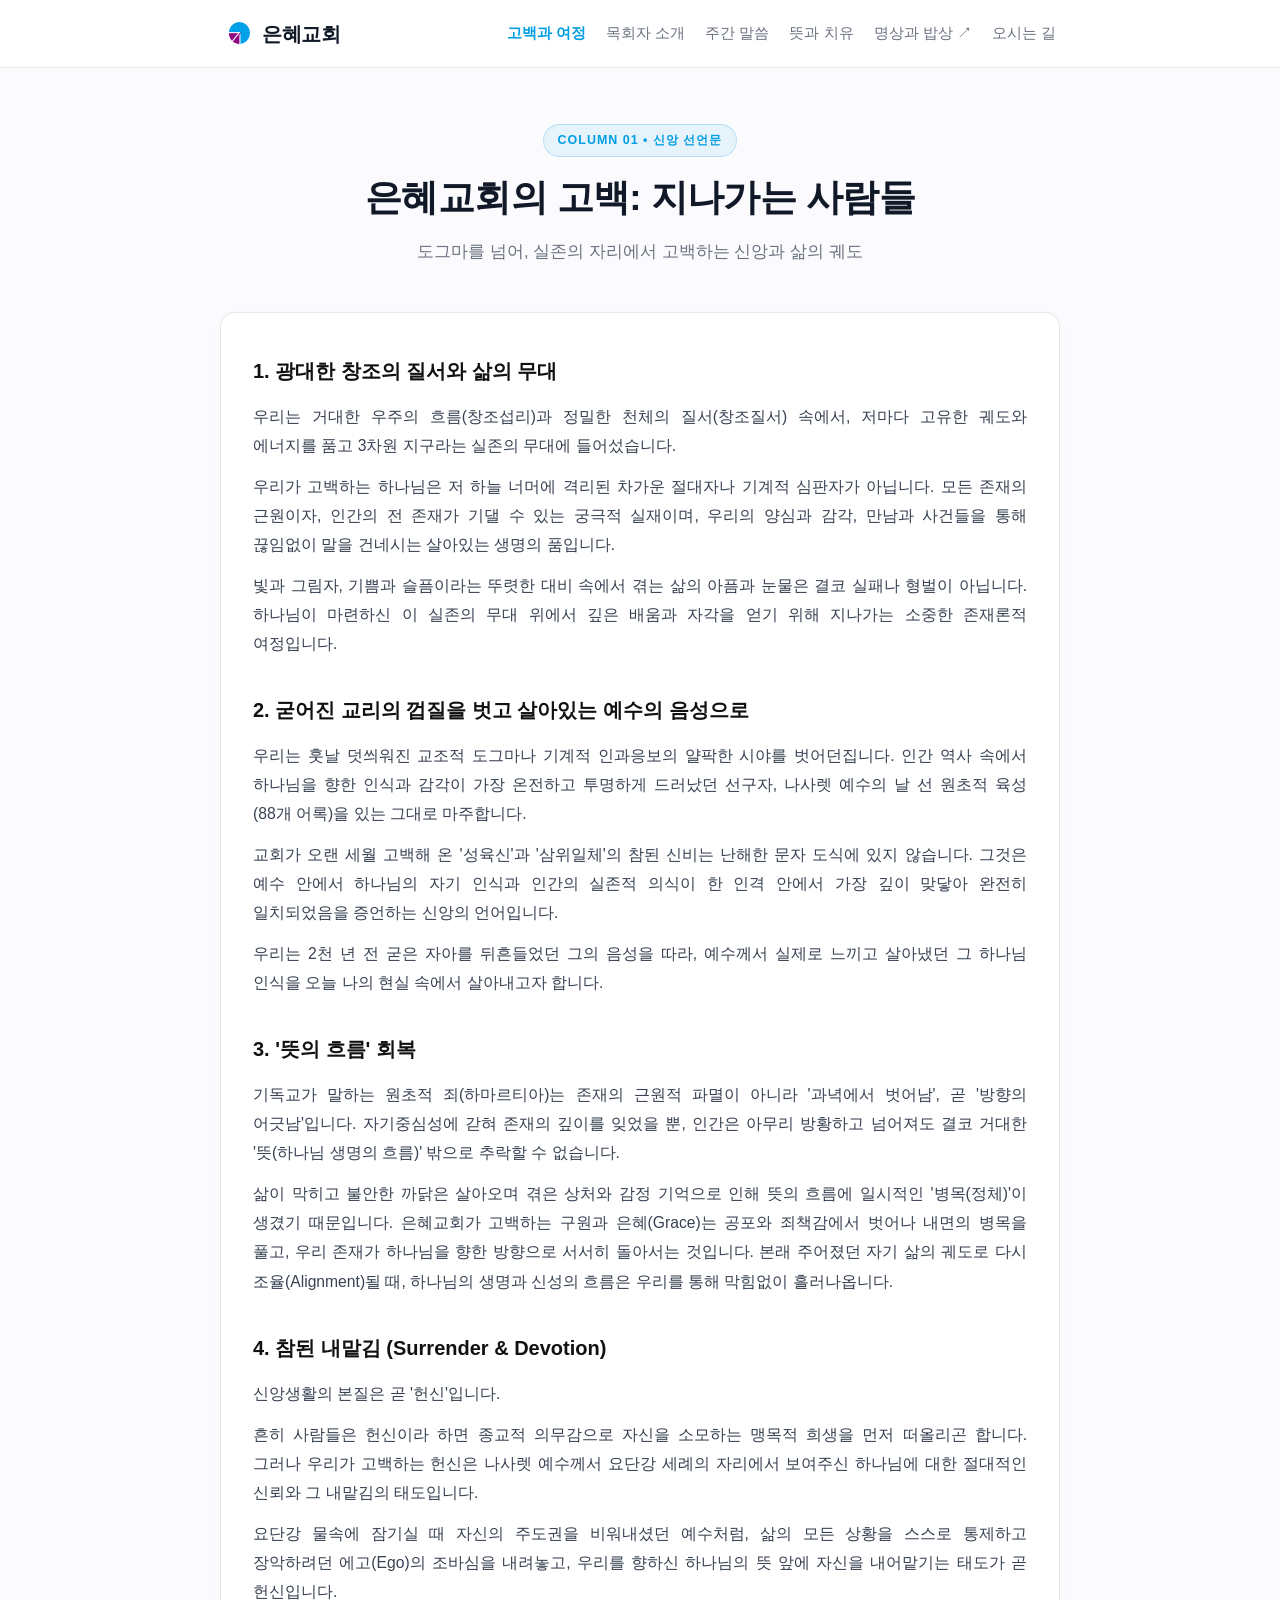
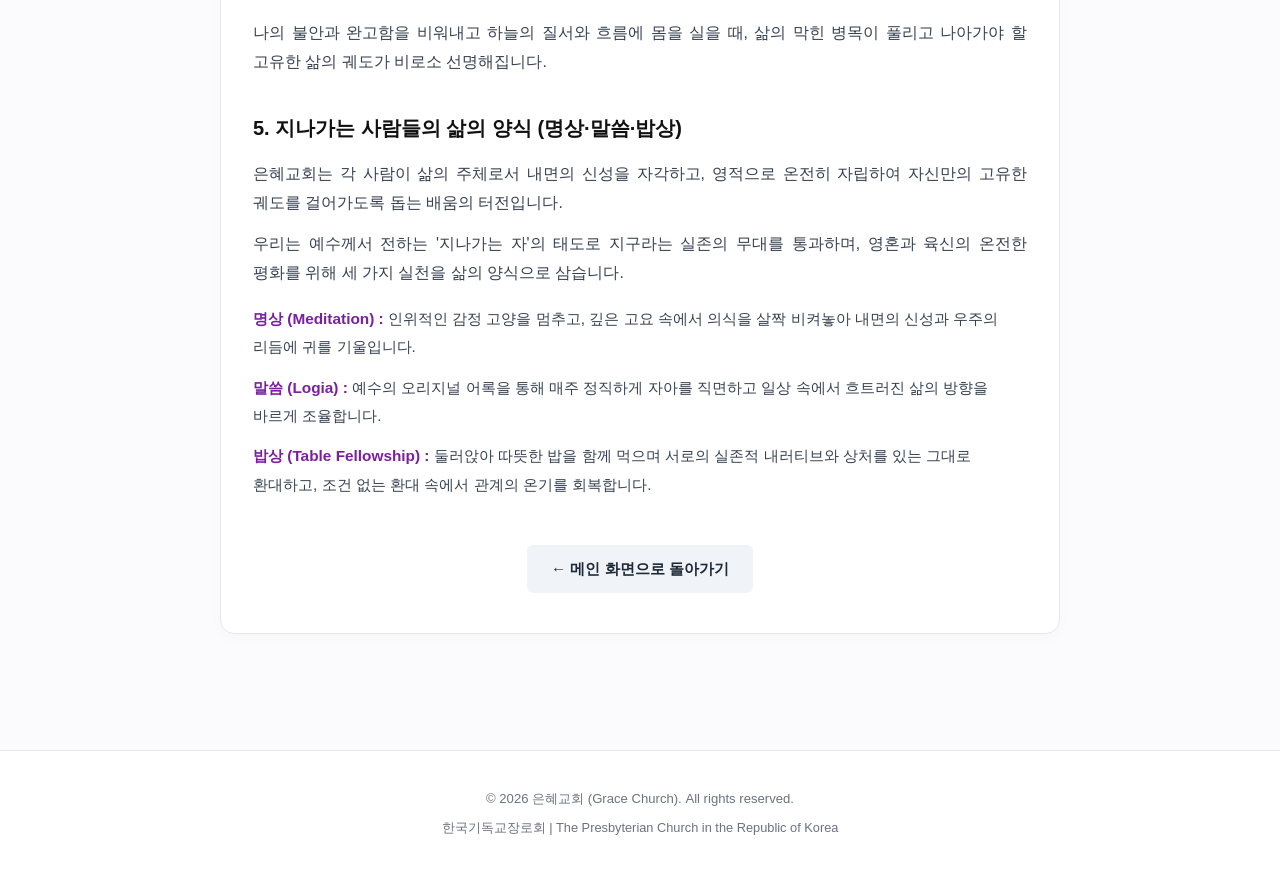
==== commit 2fb12d74: "Add files via upload" ====
--- a/confession.html
+++ b/confession.html
@@ -67,7 +67,7 @@
       </div>
 
       <div class="article-block">
-        <h3>3. 탈락이 아닌 '뜻의 흐름'과 병목의 해소</h3>
+        <h3>3. '뜻의 흐름' 회복</h3>
         <p>기독교가 말하는 원초적 죄(하마르티아)는 존재의 근원적 파멸이 아니라 '과녁에서 벗어남', 곧 '방향의 어긋남'입니다. 자기중심성에 갇혀 존재의 깊이를 잊었을 뿐, 인간은 아무리 방황하고 넘어져도 결코 거대한 '뜻(하나님 생명의 흐름)' 밖으로 추락할 수 없습니다.</p>
         <p>삶이 막히고 불안한 까닭은 살아오며 겪은 상처와 감정 기억으로 인해 뜻의 흐름에 일시적인 '병목(정체)'이 생겼기 때문입니다. 은혜교회가 고백하는 구원과 은혜(Grace)는 공포와 죄책감에서 벗어나 내면의 병목을 풀고, 우리 존재가 하나님을 향한 방향으로 서서히 돌아서는 것입니다. 본래 주어졌던 자기 삶의 궤도로 다시 조율(Alignment)될 때, 하나님의 생명과 신성의 흐름은 우리를 통해 막힘없이 흘러나옵니다.</p>
       </div>
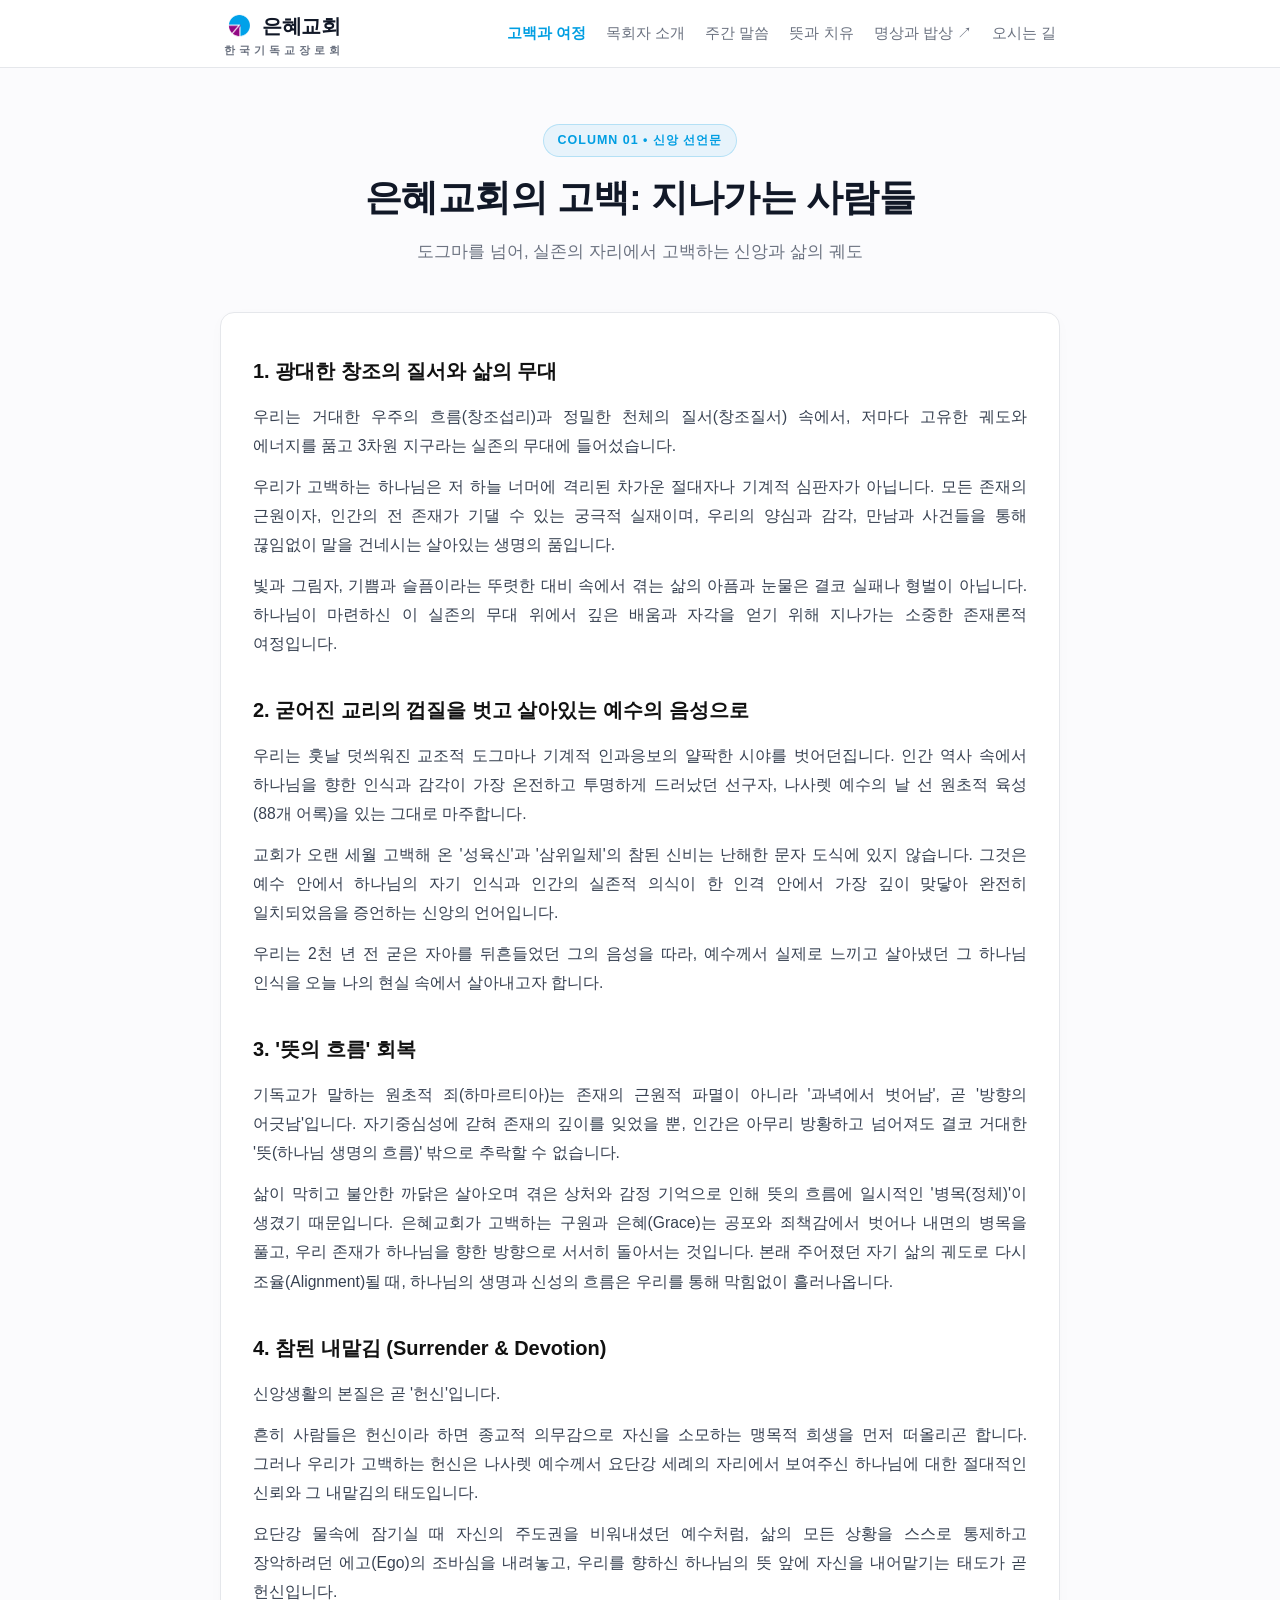
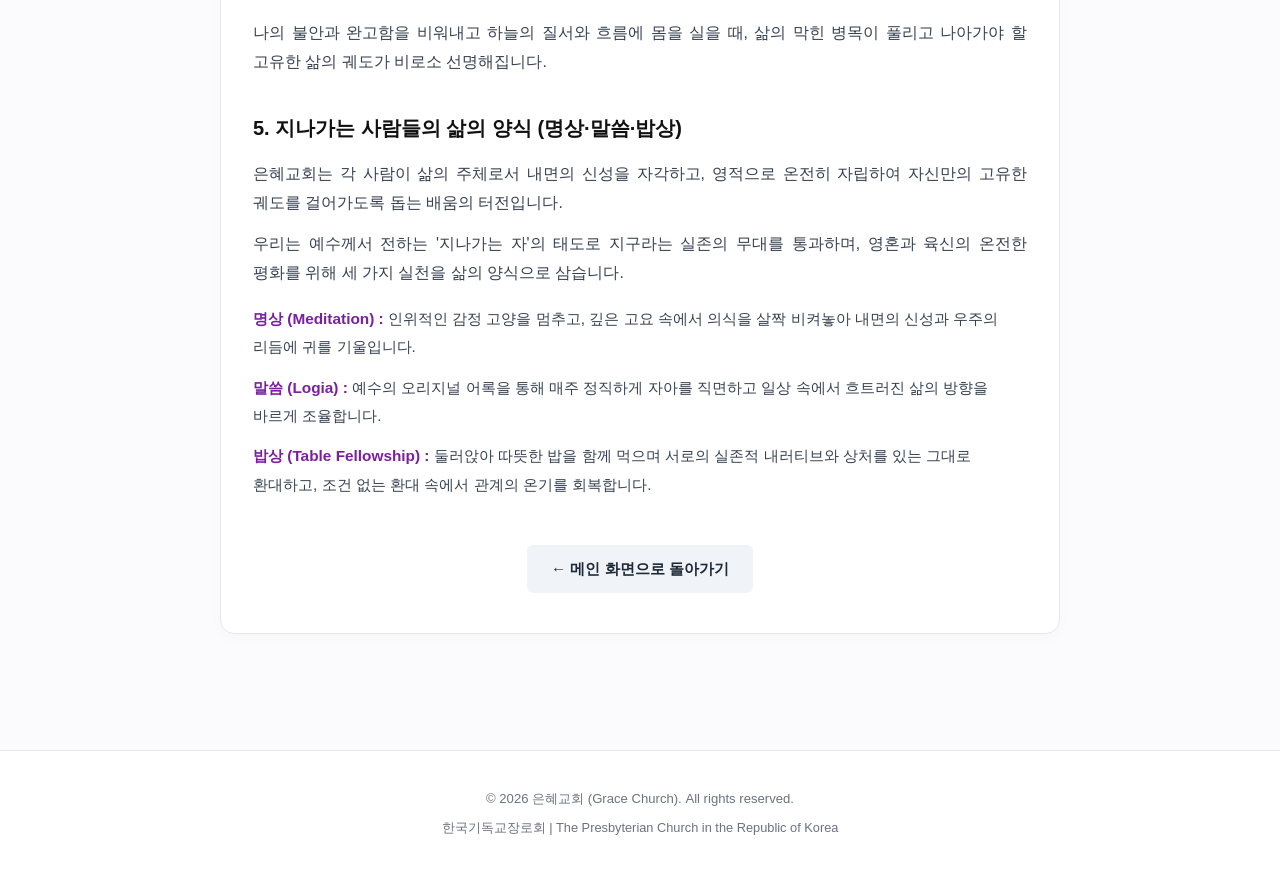
==== commit 0d77b464: "Add files via upload" ====
--- a/confession.html
+++ b/confession.html
@@ -1,4 +1,4 @@
-﻿<!DOCTYPE html>
+<!DOCTYPE html>
 <html lang="ko">
 <head>
   <meta charset="UTF-8">
@@ -14,8 +14,13 @@
       
       <!-- 좌측 앵커 로고타입 -->
       <a href="index.html" class="brand-link">
-        <img src="logo.png" alt="은혜교회 로고" class="brand-logo" onerror="this.style.display='none'">
-        <span class="brand-title">은혜교회</span>
+        <div class="brand-top">
+          <img src="logo.png" alt="은혜교회 로고" class="brand-logo" onerror="this.style.display='none'">
+          <span class="brand-title">은혜교회</span>
+        </div>
+        <div class="brand-denomination">
+          <span>한</span><span>국</span><span>기</span><span>독</span><span>교</span><span>장</span><span>로</span><span>회</span>
+        </div>
       </a>
 
       <!-- 모바일 햄버거 버튼 -->
@@ -136,4 +141,4 @@
     });
   </script>
 </body>
-</html>
+</html>
--- a/style.css
+++ b/style.css
@@ -1,6 +1,7 @@
-﻿/* ========================================================
+/* ========================================================
    [은혜교회 통합 공통 스타일시트 - style.css]
-   2x2 허브 그리드 / 6개 메뉴 모바일 팝업 / 상담 페이지 및 타이포그래피 정렬 통합본
+   PC 우측 상단 인라인 메뉴 / 모바일 다크 글래스 미니 팝업 /
+   2x2 허브 그리드 / 슬림 캘린더 배너 통합 완결본
    ======================================================== */
 :root {
   --primary-blue: #009ee2;
@@ -42,7 +43,7 @@
 }
 
 /* ========================================================
-   [상단 고정 헤더]
+   [상단 고정 헤더: PC & 모바일 공통 틀]
    ======================================================== */
 .site-header {
   position: sticky;
@@ -69,9 +70,17 @@
 
 .brand-link {
   display: inline-flex;
+  flex-direction: column;
+  justify-content: center;
+  align-items: stretch;
+  gap: 4px;
+  text-decoration: none;
+}
+
+.brand-top {
+  display: flex;
   align-items: center;
   gap: 8px;
-  text-decoration: none;
 }
 
 .brand-logo {
@@ -89,6 +98,17 @@
   line-height: 1;
 }
 
+.brand-denomination {
+  display: flex;
+  justify-content: space-between; 
+  width: 100%;
+  font-size: 10.5px;
+  font-weight: 600;
+  color: var(--text-muted);
+  line-height: 1;
+}
+
+/* PC 우측 상단 가로 메뉴 */
 .nav-menu {
   display: flex;
   align-items: center;
@@ -107,11 +127,13 @@
   transition: color 0.2s ease;
 }
 
-.nav-links a:hover, .nav-links a.active {
+.nav-links a:hover,
+.nav-links a.active {
   color: var(--primary-blue);
   font-weight: 700;
 }
 
+/* 햄버거 버튼: PC에서는 숨김 */
 .menu-toggle {
   display: none;
   background: transparent;
@@ -448,7 +470,6 @@
   font-weight: 700;
 }
 
-/* 본문 일반 단락 (줄글) */
 .article-block > p,
 .article-block p {
   font-size: 0.98rem;
@@ -661,7 +682,8 @@
   font-size: 1.1rem;
 }
 
-.location-item p, .location-item ul {
+.location-item p,
+.location-item ul {
   font-size: 0.94rem;
   color: #444;
   margin-left: 12px;
@@ -870,7 +892,6 @@
   text-align: left;
 }
 
-/* 1줄/2줄 상관없이 높이를 맞춰 구분선 위치를 수평 일치 */
 .program-meta {
   font-size: 0.86rem;
   font-weight: 600;
@@ -886,7 +907,6 @@
   word-break: keep-all;
 }
 
-/* 프로그램 카드 본문: 양쪽 정렬 해제 및 좌측 정렬 */
 .program-card .program-desc,
 .program-desc {
   font-size: 0.91rem;
@@ -1048,7 +1068,6 @@
   text-align: center;
 }
 
-/* 프로세스 카드 본문: 중앙 정렬 및 자간 조율 */
 .process-card p {
   font-size: 0.82rem;
   color: #64748b;
@@ -1059,60 +1078,61 @@
   word-break: keep-all;
 }
 
-/* 4. 캘린더 인터페이스 */
+/* 4. 캘린더 슬림 배너 카드 */
 .calendar-container {
   background: #ffffff;
   border: 1px solid var(--border-color);
   border-radius: 14px;
-  padding: 28px 24px;
+  padding: 24px 28px;
   margin: 28px 0;
   box-shadow: 0 4px 16px rgba(0, 0, 0, 0.02);
 }
 
-.calendar-notice {
-  background: #f0fdf4;
-  border-left: 4px solid #16a34a;
-  padding: 14px 18px;
-  border-radius: 6px;
-  margin-bottom: 22px;
+.calendar-card-inner {
+  display: flex;
+  align-items: center;
+  justify-content: space-between;
+  gap: 20px;
+}
+
+.calendar-info h4 {
+  font-size: 1.15rem;
+  font-weight: 800;
+  color: #111827;
+  margin-bottom: 4px;
+  letter-spacing: -0.4px;
+  text-align: left;
+}
+
+.calendar-info p {
   font-size: 0.92rem;
-  color: #166534;
-  line-height: 1.7;
-}
-
-.calendar-frame-wrap {
-  width: 100%;
-  min-height: 520px;
-  border: 1px solid var(--border-color);
-  border-radius: 10px;
-  overflow: hidden;
-  background: #fbfbfd;
-  display: flex;
+  color: var(--text-muted);
+  line-height: 1.6;
+  margin: 0;
+  text-align: left !important;
+}
+
+.calendar-btn-direct {
+  display: inline-flex;
   align-items: center;
   justify-content: center;
-}
-
-.calendar-placeholder {
-  text-align: center;
-  padding: 40px 20px;
-  color: var(--text-muted);
-}
-
-.calendar-btn-direct {
-  display: inline-block;
-  margin-top: 16px;
-  padding: 12px 28px;
+  padding: 12px 24px;
   background: var(--primary-blue);
   color: #ffffff;
   border-radius: 30px;
   font-weight: 700;
-  font-size: 0.95rem;
+  font-size: 0.94rem;
   text-decoration: none;
-  transition: background 0.2s ease;
+  white-space: nowrap;
+  transition: all 0.2s ease;
+  box-shadow: 0 4px 14px rgba(0, 158, 226, 0.25);
+  flex-shrink: 0;
 }
 
 .calendar-btn-direct:hover {
   background: #0284c7;
+  transform: translateY(-1px);
+  box-shadow: 0 6px 18px rgba(0, 158, 226, 0.35);
 }
 
 /* ========================================================
@@ -1137,6 +1157,7 @@
     font-weight: 700;
   }
 
+  /* 모바일 햄버거 버튼 활성화 */
   .menu-toggle {
     display: flex;
   }
@@ -1145,7 +1166,7 @@
     padding: 36px 18px 24px;
   }
 
-  /* 154px 다크 글래스 미니 팝업 (6개 메뉴) */
+  /* 모바일 154px 다크 글래스 미니 플로팅 팝업 메뉴 */
   .nav-menu {
     display: none;
     position: absolute;
@@ -1191,7 +1212,8 @@
     white-space: nowrap;
   }
 
-  .nav-links a:hover, .nav-links a.active {
+  .nav-links a:hover,
+  .nav-links a.active {
     background-color: rgba(56, 189, 248, 0.18);
     color: var(--accent-glow);
     font-weight: 600;
@@ -1305,7 +1327,25 @@
   }
 
   .calendar-container {
-    padding: 20px 16px;
+    padding: 20px 18px;
+  }
+
+  .calendar-card-inner {
+    flex-direction: column;
+    text-align: center;
+    gap: 16px;
+  }
+
+  .calendar-info h4 {
+    text-align: center;
+  }
+
+  .calendar-info p {
+    text-align: center !important;
+  }
+
+  .calendar-btn-direct {
+    width: 100%;
   }
 }
 
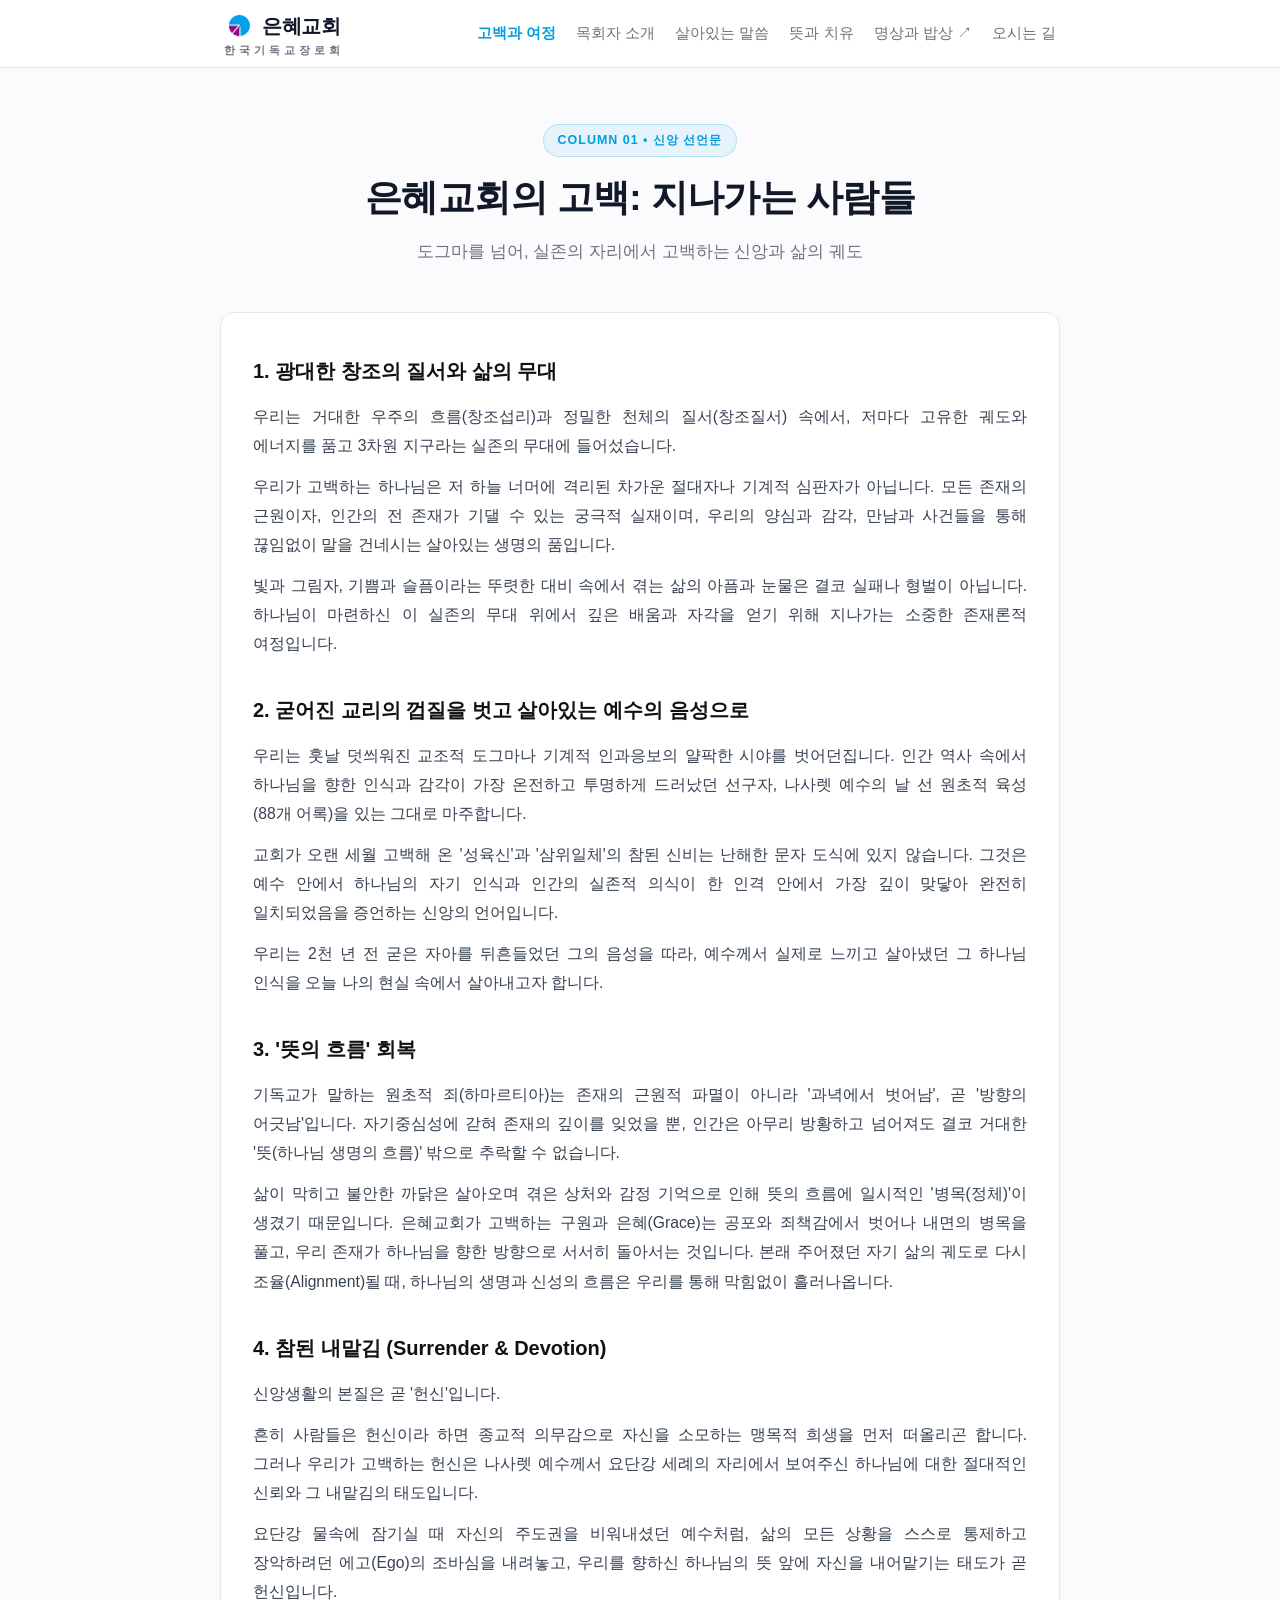
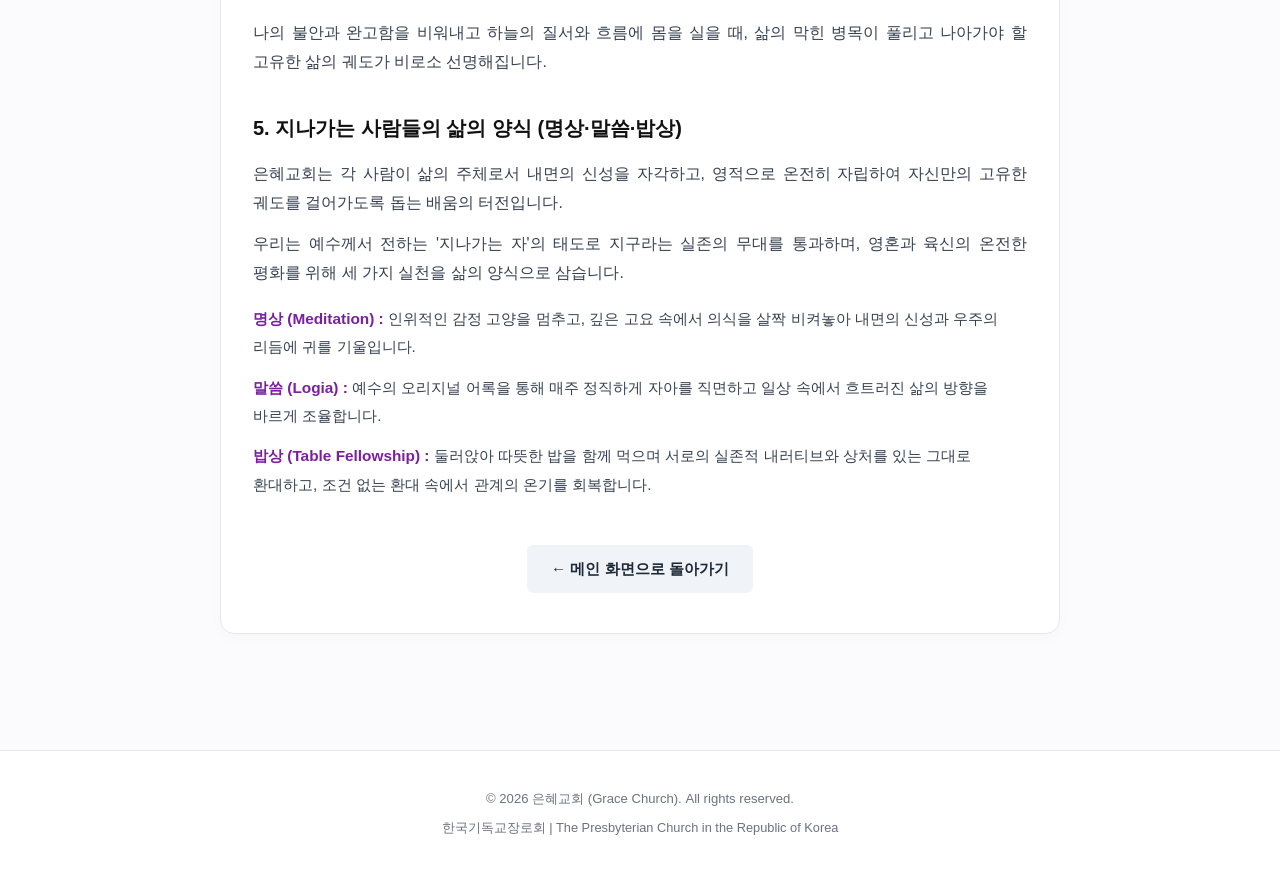
==== commit 78a9c64a: "Add files via upload" ====
--- a/confession.html
+++ b/confession.html
@@ -1,4 +1,4 @@
-<!DOCTYPE html>
+﻿<!DOCTYPE html>
 <html lang="ko">
 <head>
   <meta charset="UTF-8">
@@ -35,7 +35,7 @@
         <ul class="nav-links">
           <li><a href="confession.html" class="active">고백과 여정</a></li>
           <li><a href="index.html#pastor">목회자 소개</a></li>
-          <li><a href="sermons.html">주간 말씀</a></li>
+          <li><a href="sermons.html">살아있는 말씀</a></li>
           <li><a href="counseling.html">뜻과 치유</a></li>
           <li><a href="https://www.youtube.com/channel/UC9nGAkJKbWEKLsc8grpdjNg" target="_blank" rel="noopener noreferrer" class="yt-link">명상과 밥상 ↗</a></li>
           <li><a href="index.html#contact">오시는 길</a></li>
--- a/style.css
+++ b/style.css
@@ -1,7 +1,5 @@
-/* ========================================================
+﻿/* ========================================================
    [은혜교회 통합 공통 스타일시트 - style.css]
-   PC 우측 상단 인라인 메뉴 / 모바일 다크 글래스 미니 팝업 /
-   2x2 허브 그리드 / 슬림 캘린더 배너 통합 완결본
    ======================================================== */
 :root {
   --primary-blue: #009ee2;
@@ -43,7 +41,7 @@
 }
 
 /* ========================================================
-   [상단 고정 헤더: PC & 모바일 공통 틀]
+   [상단 고정 헤더]
    ======================================================== */
 .site-header {
   position: sticky;
@@ -133,7 +131,6 @@
   font-weight: 700;
 }
 
-/* 햄버거 버튼: PC에서는 숨김 */
 .menu-toggle {
   display: none;
   background: transparent;
@@ -155,12 +152,10 @@
   transition: all 0.2s ease;
 }
 
-.menu-overlay {
-  display: none;
-}
+.menu-overlay { display: none; }
 
 /* ========================================================
-   [서브페이지 상단 헤더]
+   [서브페이지 상단 헤더] - 원본 복구
    ======================================================== */
 .subpage-hero {
   max-width: var(--max-width);
@@ -214,7 +209,7 @@
   text-align: center;
   padding: 40px 24px 80px;
   background: 
-    linear-gradient(180deg, rgba(6, 11, 25, 0.70) 0%, rgba(6, 11, 25, 0.88) 75%, var(--bg-light) 100%),
+    linear-gradient(180deg, rgba(6, 11, 25, 0.65) 0%, rgba(6, 11, 25, 0.85) 75%, var(--bg-light) 100%),
     url("https://images.unsplash.com/photo-1506703719100-a0f3a48c0f86?auto=format&fit=crop&w=2400&q=85") center center / cover no-repeat;
   color: #ffffff;
   overflow: hidden;
@@ -338,17 +333,17 @@
 }
 
 /* ========================================================
-   [메인 허브: 4개 카드 2x2 그리드]
+   [메인 허브: 텍스트 간소화 및 시각적 개선된 카드 그리드]
    ======================================================== */
 .hub-section {
   max-width: var(--max-width);
   margin: 0 auto;
-  padding: 50px 20px 30px;
+  padding: 60px 20px 40px;
 }
 
 .hub-heading {
   text-align: center;
-  margin-bottom: 32px;
+  margin-bottom: 40px;
 }
 
 .hub-heading h2 {
@@ -356,12 +351,6 @@
   font-weight: 800;
   letter-spacing: -0.5px;
   color: #111;
-  margin-bottom: 8px;
-}
-
-.hub-heading p {
-  font-size: 0.98rem;
-  color: var(--text-muted);
 }
 
 .hub-grid {
@@ -374,16 +363,21 @@
   background: var(--bg-white);
   border: 1px solid var(--border-color);
   border-radius: 16px;
-  padding: 30px 24px;
+  padding: 36px 28px;
   display: flex;
   flex-direction: column;
   justify-content: space-between;
-  text-align: left;
   transition: all 0.3s cubic-bezier(0.16, 1, 0.3, 1);
   box-shadow: 0 4px 20px rgba(0, 0, 0, 0.03);
   position: relative;
   overflow: hidden;
-}
+  z-index: 1;
+}
+
+.hub-bg-1::after { content: ''; position: absolute; top:0; left:0; width:100%; height:100%; background: linear-gradient(135deg, rgba(123, 31, 162, 0.03) 0%, transparent 60%); z-index: -1; }
+.hub-bg-2::after { content: ''; position: absolute; top:0; left:0; width:100%; height:100%; background: linear-gradient(135deg, rgba(0, 158, 226, 0.03) 0%, transparent 60%); z-index: -1; }
+.hub-bg-3::after { content: ''; position: absolute; top:0; left:0; width:100%; height:100%; background: linear-gradient(135deg, rgba(234, 179, 8, 0.03) 0%, transparent 60%); z-index: -1; }
+.hub-bg-4::after { content: ''; position: absolute; top:0; left:0; width:100%; height:100%; background: linear-gradient(135deg, rgba(225, 29, 72, 0.03) 0%, transparent 60%); z-index: -1; }
 
 .hub-card::before {
   content: "";
@@ -403,32 +397,30 @@
   border-color: #cbd5e1;
 }
 
-.hub-card:hover::before {
-  opacity: 1;
-}
+.hub-card:hover::before { opacity: 1; }
+
+.hub-card-content { margin-bottom: 24px; }
 
 .card-num {
   font-size: 0.8rem;
   font-weight: 700;
   color: var(--primary-blue);
+  margin-bottom: 12px;
+  letter-spacing: 1px;
+}
+
+.card-title {
+  font-size: 1.35rem;
+  font-weight: 800;
+  color: #111111;
   margin-bottom: 10px;
-  letter-spacing: 1px;
-}
-
-.card-title {
-  font-size: 1.25rem;
-  font-weight: 800;
-  color: #111111;
-  margin-bottom: 8px;
   letter-spacing: -0.5px;
 }
 
 .card-desc {
-  font-size: 0.93rem;
+  font-size: 0.95rem;
   color: var(--text-muted);
-  line-height: 1.7;
-  margin-bottom: 20px;
-  flex-grow: 1;
+  line-height: 1.6;
   text-align: left;
 }
 
@@ -459,43 +451,15 @@
   box-shadow: 0 4px 16px rgba(0, 0, 0, 0.02);
 }
 
-.article-block {
-  margin-bottom: 34px;
-}
-
-.article-block h3 {
-  font-size: 1.25rem;
-  color: #111;
-  margin-bottom: 12px;
-  font-weight: 700;
-}
-
-.article-block > p,
-.article-block p {
-  font-size: 0.98rem;
-  color: #374151;
-  margin-bottom: 12px;
-  line-height: 1.85;
-  text-align: justify;
-}
-
-.article-block ul {
-  list-style: none;
-  margin-top: 12px;
-}
-
-.article-block li {
-  padding: 6px 0;
-  font-size: 0.96rem;
-  color: #374151;
-}
-
-.article-block li strong {
-  color: var(--primary-purple);
-}
+.article-block { margin-bottom: 34px; }
+.article-block h3 { font-size: 1.25rem; color: #111; margin-bottom: 12px; font-weight: 700; }
+.article-block > p, .article-block p { font-size: 0.98rem; color: #374151; margin-bottom: 12px; line-height: 1.85; text-align: justify; }
+.article-block ul { list-style: none; margin-top: 12px; }
+.article-block li { padding: 6px 0; font-size: 0.96rem; color: #374151; }
+.article-block li strong { color: var(--primary-purple); }
 
 /* ========================================================
-   [주간 어록 카드 (sermons.html)]
+   [주간 어록 카드 (sermons.html)] - 원본 복구
    ======================================================== */
 .sermon-card {
   background: var(--bg-white);
@@ -537,9 +501,7 @@
 /* ========================================================
    [아코디언 토글 컴포넌트]
    ======================================================== */
-.accordion-wrapper {
-  margin-bottom: 26px;
-}
+.accordion-wrapper { margin-bottom: 26px; }
 
 details.accordion-item {
   background: var(--bg-white);
@@ -567,13 +529,8 @@
   transition: background-color 0.2s ease;
 }
 
-summary.accordion-header::-webkit-details-marker {
-  display: none;
-}
-
-summary.accordion-header:hover {
-  background-color: #f8fafc;
-}
+summary.accordion-header::-webkit-details-marker { display: none; }
+summary.accordion-header:hover { background-color: #f8fafc; }
 
 .accordion-title-wrap {
   display: flex;
@@ -625,52 +582,158 @@
 }
 
 .accordion-content {
-  padding: 12px 24px 30px 24px;
+  padding: 24px 28px 36px 28px;
   border-top: 1px solid #f1f5f9;
   font-size: 0.95rem;
   line-height: 1.85;
   color: #333;
 }
 
-.profile-card {
-  display: flex;
-  flex-direction: column;
-  gap: 14px;
+/* ========================================================
+   [목회자 소개 프로필 - 좌측 스크랩북 & 우측 에디토리얼 레이아웃]
+   ======================================================== */
+
+.profile-split-layout {
+  display: flex;
+  align-items: flex-start;
+  gap: 40px;
+  margin-bottom: 10px;
+}
+
+/* 왼쪽: 스크랩북 갤러리 영역 */
+.profile-scrapbook {
+  flex: 1.1; 
+  position: relative;
+  min-height: 480px; 
+}
+
+/* 각각의 사진들은 절대 위치(absolute)를 사용하여 원본 비율 그대로 겹쳐서 배치 */
+.scrap-img {
+  position: absolute;
+  border: 4px solid #fff; 
+  border-radius: 4px;
+  box-shadow: 0 6px 16px rgba(0, 0, 0, 0.15);
+  transition: transform 0.4s cubic-bezier(0.175, 0.885, 0.32, 1.275), z-index 0s;
+  height: auto;
+}
+
+.scrap-img:hover {
+  transform: scale(1.08) rotate(0deg) !important;
+  z-index: 100 !important;
+}
+
+/* 개별 사진별 고유 위치, 크기(너비), 기울기, z-index 설정 */
+.img-main { /* 단정한 프로필 */
+  top: 10px; left: 10px;
+  width: 170px;
+  transform: rotate(-4deg);
+  z-index: 10;
+}
+
+.img-runner { /* 마라톤 러너 */
+  top: -10px; right: 20px;
+  width: 150px;
+  transform: rotate(6deg);
+  z-index: 5;
+}
+
+.img-lecture { /* 장발 강의 */
+  top: 150px; left: -10px;
+  width: 190px;
+  transform: rotate(-2deg);
+  z-index: 12;
+}
+
+.img-pilgrim { /* 평화순례 */
+  top: 180px; right: -5px;
+  width: 160px;
+  transform: rotate(4deg);
+  z-index: 10;
+}
+
+.img-doc { /* 박사 학위복 공식 사진 */
+  top: 80px; left: 160px;
+  width: 140px;
+  transform: rotate(-8deg);
+  z-index: 6;
+}
+
+.img-id { /* 증명사진 */
+  top: 290px; left: 150px;
+  width: 120px;
+  transform: rotate(5deg);
+  z-index: 9;
+}
+
+.img-cats { /* 반려묘들 */
+  bottom: 0px; left: 20px;
+  width: 200px;
+  transform: rotate(-3deg);
+  z-index: 5;
+}
+
+.img-selfie { /* 박사 수여식 셀카 */
+  bottom: 30px; right: 10px;
+  width: 140px;
+  transform: rotate(-6deg);
+  z-index: 7;
+}
+
+/* 오른쪽: 에디토리얼 텍스트 영역 */
+.profile-editorial {
+  flex: 0.9;
+  padding-top: 20px;
 }
 
 .profile-name {
-  font-size: 1.3rem;
-  font-weight: 800;
+  font-size: 1.45rem;
+  font-weight: 800;
+  color: #111827;
+  margin-bottom: 20px;
+  padding-bottom: 12px;
+  border-bottom: 2px solid #f1f5f9;
 }
 
 .profile-name span {
-  font-size: 0.92rem;
-  font-weight: 400;
+  font-size: 0.95rem;
+  font-weight: 500;
   color: var(--text-muted);
   margin-left: 8px;
 }
 
 .profile-list {
   list-style: none;
-  font-size: 0.95rem;
+  font-size: 0.96rem;
+  line-height: 2.1; 
 }
 
 .profile-list li {
-  padding: 4px 0;
-  color: #333;
-}
-
+  color: #374151;
+  margin-bottom: 8px;
+}
+
+/* 버튼 hover 효과를 위한 추가 스타일 */
+a[href="counseling.html"]:hover {
+  background: #fff !important;
+  border-color: var(--primary-purple) !important;
+  transform: translateY(-2px);
+  box-shadow: 0 6px 16px rgba(123, 31, 162, 0.15) !important;
+}
+
+/* ========================================================
+   [오시는 길 및 모임안내]
+   ======================================================== */
 .location-grid {
   display: flex;
   flex-direction: column;
-  gap: 20px;
+  gap: 24px;
 }
 
 .location-item h4 {
   font-size: 1.05rem;
   color: var(--primary-blue);
   font-weight: 700;
-  margin-bottom: 6px;
+  margin-bottom: 8px;
   display: flex;
   align-items: center;
   gap: 6px;
@@ -682,20 +745,11 @@
   font-size: 1.1rem;
 }
 
-.location-item p,
-.location-item ul {
+.location-item p {
   font-size: 0.94rem;
   color: #444;
   margin-left: 12px;
   text-align: left !important;
-}
-
-.location-item ul {
-  list-style: none;
-}
-
-.location-item li {
-  padding: 3px 0;
 }
 
 /* ========================================================
@@ -719,9 +773,7 @@
   box-shadow: 0 4px 16px rgba(123, 31, 162, 0.04);
 }
 
-.giving-account p {
-  text-align: center !important;
-}
+.giving-account p { text-align: center !important; }
 
 .giving-label {
   margin-bottom: 6px !important;
@@ -753,14 +805,8 @@
   font-size: 0.88rem;
 }
 
-.reciprocity-note {
-  color: var(--text-muted);
-  font-size: 0.88rem;
-  line-height: 1.75;
-}
-
 /* ========================================================
-   [듀얼 계좌 박스 (상담료 입금 안내용)]
+   [듀얼 계좌 박스 (상담료 입금 안내용)] - 원본 복구
    ======================================================== */
 .giving-account-dual {
   width: 100%;
@@ -841,10 +887,8 @@
 }
 
 /* ========================================================
-   [뜻과 치유 (counseling.html) 전용 컴포넌트]
-   ======================================================== */
-
-/* 1. 세션 프로그램 3단 그리드 & 카드 */
+   [뜻과 치유 (counseling.html) 전용 컴포넌트] - 원본 복구
+   ======================================================== */
 .program-grid {
   display: grid;
   grid-template-columns: repeat(3, 1fr);
@@ -936,7 +980,6 @@
   font-size: 1.05rem;
 }
 
-/* 2. 패키지 비용 배너 */
 .pricing-container {
   background: linear-gradient(135deg, rgba(0, 158, 226, 0.05) 0%, rgba(123, 31, 162, 0.08) 100%);
   border: 1px solid rgba(123, 31, 162, 0.25);
@@ -1031,7 +1074,6 @@
   word-break: keep-all;
 }
 
-/* 3. 예약 절차 타임라인 & 카드 */
 .process-timeline {
   display: grid;
   grid-template-columns: repeat(4, 1fr);
@@ -1078,7 +1120,6 @@
   word-break: keep-all;
 }
 
-/* 4. 캘린더 슬림 배너 카드 */
 .calendar-container {
   background: #ffffff;
   border: 1px solid var(--border-color);
@@ -1139,34 +1180,14 @@
    [모바일 전용 최적화: 768px 이하]
    ======================================================== */
 @media (max-width: 768px) {
-  .site-header {
-    height: var(--header-height-m);
-  }
-
-  .nav-container {
-    padding: 0 18px;
-  }
-
-  .brand-logo {
-    width: 26px;
-    height: 26px;
-  }
-
-  .brand-title {
-    font-size: 18px;
-    font-weight: 700;
-  }
-
-  /* 모바일 햄버거 버튼 활성화 */
-  .menu-toggle {
-    display: flex;
-  }
-
-  .subpage-hero {
-    padding: 36px 18px 24px;
-  }
-
-  /* 모바일 154px 다크 글래스 미니 플로팅 팝업 메뉴 */
+  .site-header { height: var(--header-height-m); }
+  .nav-container { padding: 0 18px; }
+  .brand-logo { width: 26px; height: 26px; }
+  .brand-title { font-size: 18px; font-weight: 700; }
+
+  .menu-toggle { display: flex; }
+  .subpage-hero { padding: 36px 18px 24px; }
+
   .nav-menu {
     display: none;
     position: absolute;
@@ -1183,170 +1204,71 @@
     z-index: 2000;
     transform-origin: top right;
   }
-
   .nav-menu.open {
     display: flex;
     flex-direction: column;
     animation: miniPop 0.22s cubic-bezier(0.16, 1, 0.3, 1) forwards;
   }
-
-  .nav-links {
+  .nav-links { flex-direction: column; gap: 2px; width: 100%; }
+  .nav-links a {
+    display: block; padding: 7px 10px; font-size: 0.84rem;
+    color: rgba(255, 255, 255, 0.92); border-radius: 8px;
+  }
+  .nav-links a:hover, .nav-links a.active {
+    background-color: rgba(56, 189, 248, 0.18); color: var(--accent-glow);
+  }
+  .nav-links a.yt-link { color: #fb7185; }
+  .nav-links a.yt-link:hover { background-color: rgba(251, 113, 133, 0.18); color: #fda4af; }
+
+  .menu-overlay { position: fixed; top: 0; left: 0; width: 100vw; height: 100vh; background: transparent; z-index: 1999; display: none; }
+  .menu-overlay.active { display: block; }
+
+  section.hero-fullscreen { min-height: calc(100vh - var(--header-height-m)) !important; min-height: calc(100dvh - var(--header-height-m)) !important; padding: 30px 18px 60px !important; }
+  .hero-fullscreen h1 { font-size: 1.58rem; line-height: 1.36; margin-bottom: 12px; }
+  .desktop-br { display: none; }
+  .hero-fullscreen p { font-size: 0.92rem; line-height: 1.7; margin-bottom: 22px; }
+  .weekly-ticket { flex-direction: column; gap: 4px; padding: 8px 16px; border-radius: 14px; max-width: 100%; }
+  
+  .hub-grid { grid-template-columns: 1fr; gap: 16px; }
+  .hub-section { padding: 40px 16px 20px; }
+  .hub-card { padding: 28px 24px; }
+  
+  main { padding: 10px 16px 60px; }
+  section { padding: 26px 18px; margin-bottom: 24px; }
+  .article-block > p, .article-block p { text-align: left; }
+  
+  .program-grid { grid-template-columns: 1fr; gap: 16px; }
+  .program-meta { min-height: auto; }
+  .program-card .program-desc { text-align: left !important; }
+  .pricing-box-grid { grid-template-columns: 1fr; gap: 12px; }
+  .process-timeline { grid-template-columns: 1fr 1fr; gap: 12px; }
+  .process-card p { text-align: center !important; }
+  .calendar-container { padding: 20px 18px; }
+  .calendar-card-inner { flex-direction: column; text-align: center; gap: 16px; }
+  .calendar-info h4 { text-align: center; }
+  .calendar-info p { text-align: center !important; }
+  .calendar-btn-direct { width: 100%; }
+  
+  .accordion-content { padding: 20px 20px 30px; }
+
+  .profile-split-layout {
     flex-direction: column;
-    gap: 2px;
+    gap: 30px;
+  }
+  
+  .profile-scrapbook {
     width: 100%;
+    min-height: 380px;
   }
-
-  .nav-links li {
-    width: 100%;
-  }
-
-  .nav-links a {
-    display: block;
-    padding: 7px 10px;
-    font-size: 0.84rem;
-    font-weight: 500;
-    color: rgba(255, 255, 255, 0.92);
-    border-radius: 8px;
-    letter-spacing: -0.3px;
-    transition: background-color 0.15s ease, color 0.15s ease;
-    white-space: nowrap;
-  }
-
-  .nav-links a:hover,
-  .nav-links a.active {
-    background-color: rgba(56, 189, 248, 0.18);
-    color: var(--accent-glow);
-    font-weight: 600;
-  }
-
-  .nav-links a.yt-link {
-    color: #fb7185;
-  }
-  .nav-links a.yt-link:hover {
-    background-color: rgba(251, 113, 133, 0.18);
-    color: #fda4af;
-  }
-
-  .menu-overlay {
-    position: fixed;
-    top: 0;
-    left: 0;
-    width: 100vw;
-    height: 100vh;
-    background: transparent;
-    z-index: 1999;
-    display: none;
-  }
-
-  .menu-overlay.active {
-    display: block;
-  }
-
-  section.hero-fullscreen {
-    min-height: calc(100vh - var(--header-height-m)) !important;
-    min-height: calc(100dvh - var(--header-height-m)) !important;
-    padding: 30px 18px 60px !important;
-  }
-
-  .hero-fullscreen h1 {
-    font-size: 1.58rem;
-    line-height: 1.36;
-    margin-bottom: 12px;
-  }
-
-  .desktop-br {
-    display: none;
-  }
-
-  .hero-fullscreen p {
-    font-size: 0.92rem;
-    line-height: 1.7;
-    margin-bottom: 22px;
-  }
-
-  .weekly-ticket {
-    flex-direction: column;
-    gap: 4px;
-    padding: 8px 16px;
-    border-radius: 14px;
-    max-width: 100%;
-  }
-
-  .hub-grid {
-    grid-template-columns: 1fr;
-    gap: 16px;
-  }
-
-  .hub-section {
-    padding: 36px 16px 20px;
-  }
-
-  .hub-card {
-    padding: 24px 20px;
-  }
-
-  main {
-    padding: 10px 16px 60px;
-  }
-
-  section {
-    padding: 26px 18px;
-    margin-bottom: 24px;
-  }
-
-  .article-block > p,
-  .article-block p {
-    text-align: left;
-  }
-
-  .program-grid {
-    grid-template-columns: 1fr;
-    gap: 16px;
-  }
-
-  .program-meta {
-    min-height: auto;
-  }
-
-  .program-card .program-desc {
-    text-align: left !important;
-  }
-
-  .pricing-box-grid {
-    grid-template-columns: 1fr;
-    gap: 12px;
-  }
-
-  .process-timeline {
-    grid-template-columns: 1fr 1fr;
-    gap: 12px;
-  }
-
-  .process-card p {
-    text-align: center !important;
-  }
-
-  .calendar-container {
-    padding: 20px 18px;
-  }
-
-  .calendar-card-inner {
-    flex-direction: column;
-    text-align: center;
-    gap: 16px;
-  }
-
-  .calendar-info h4 {
-    text-align: center;
-  }
-
-  .calendar-info p {
-    text-align: center !important;
-  }
-
-  .calendar-btn-direct {
-    width: 100%;
-  }
+  
+  .img-main { width: 130px; }
+  .img-runner { width: 120px; right: 10px; top: 0; }
+  .img-lecture { width: 150px; top: 110px; }
+  .img-pilgrim { width: 130px; top: 140px; }
+  .img-doc { width: 110px; left: 120px; top: 70px; }
+  .img-id { width: 90px; left: 120px; top: 210px; }
+  .img-cats { width: 150px; bottom: 10px; left: 10px; }
+  .img-selfie { width: 110px; bottom: 20px; right: 0; }
 }
 
 /* ========================================================
